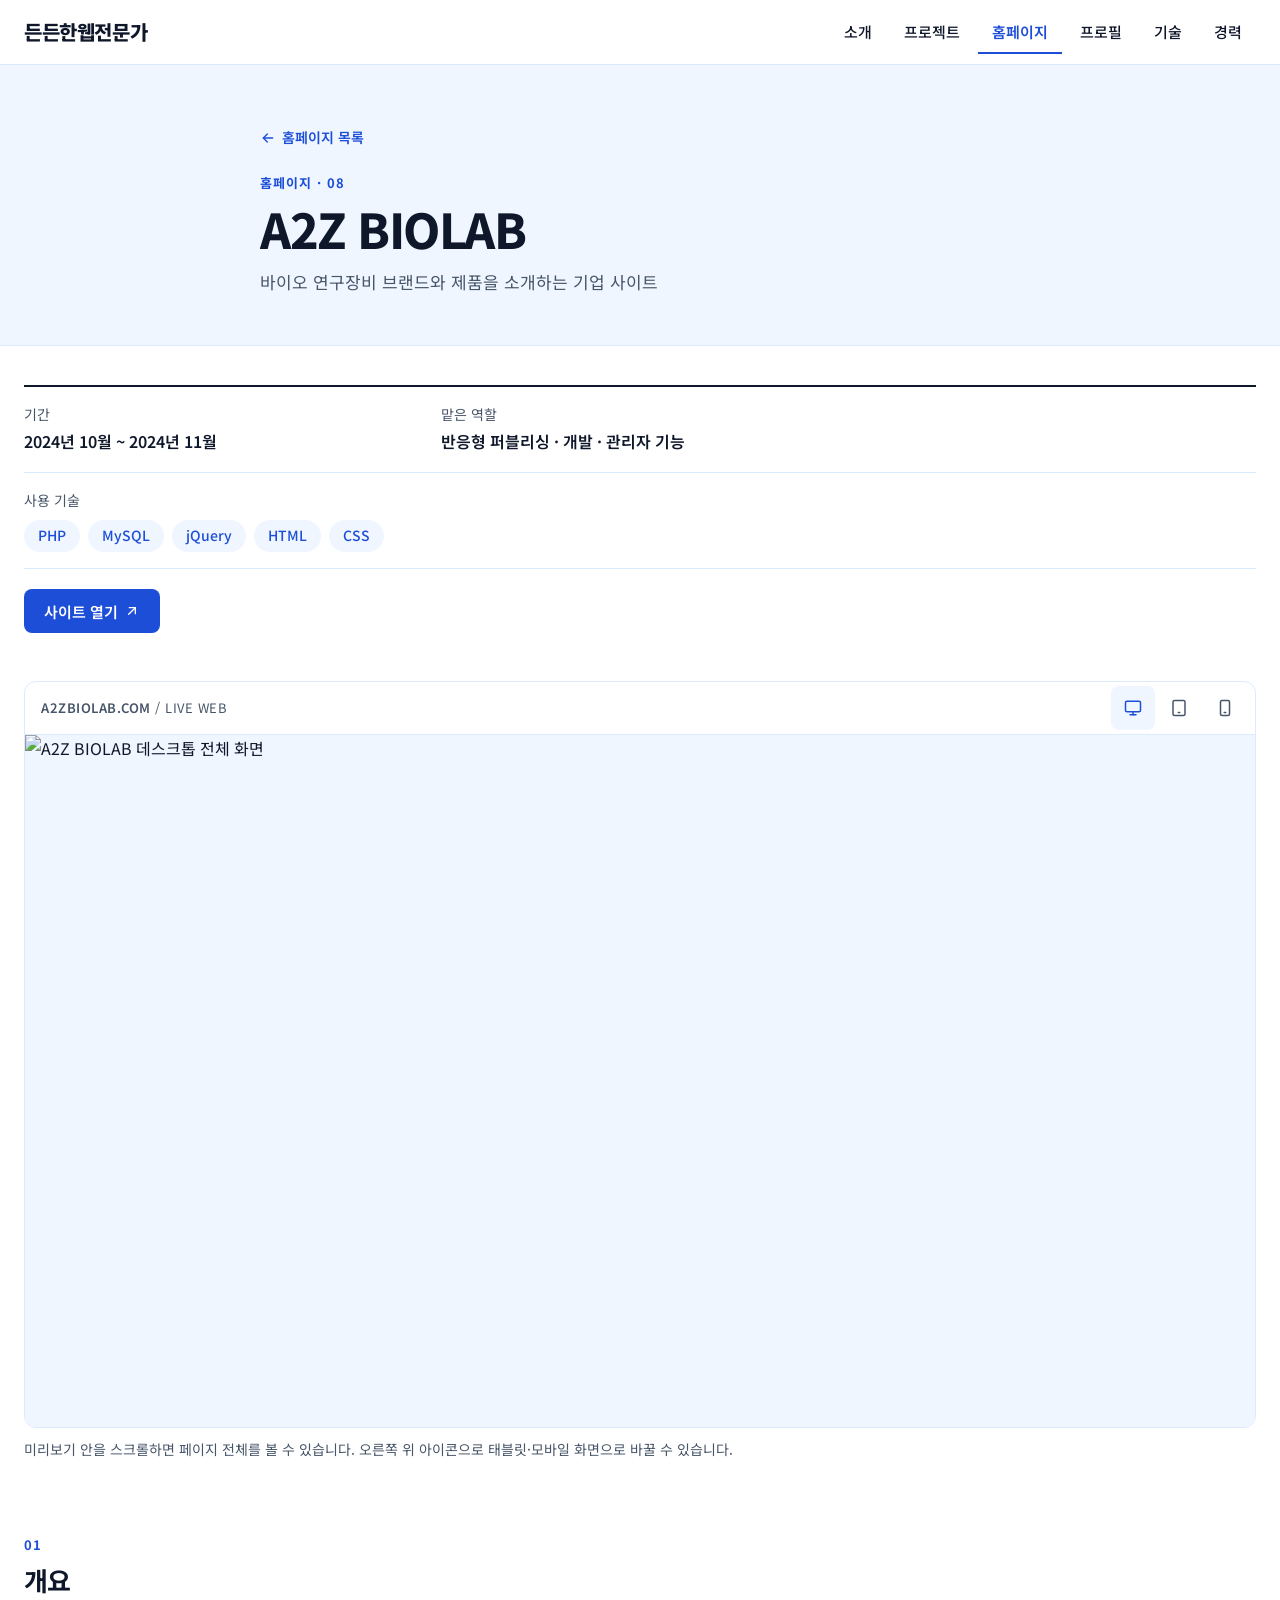
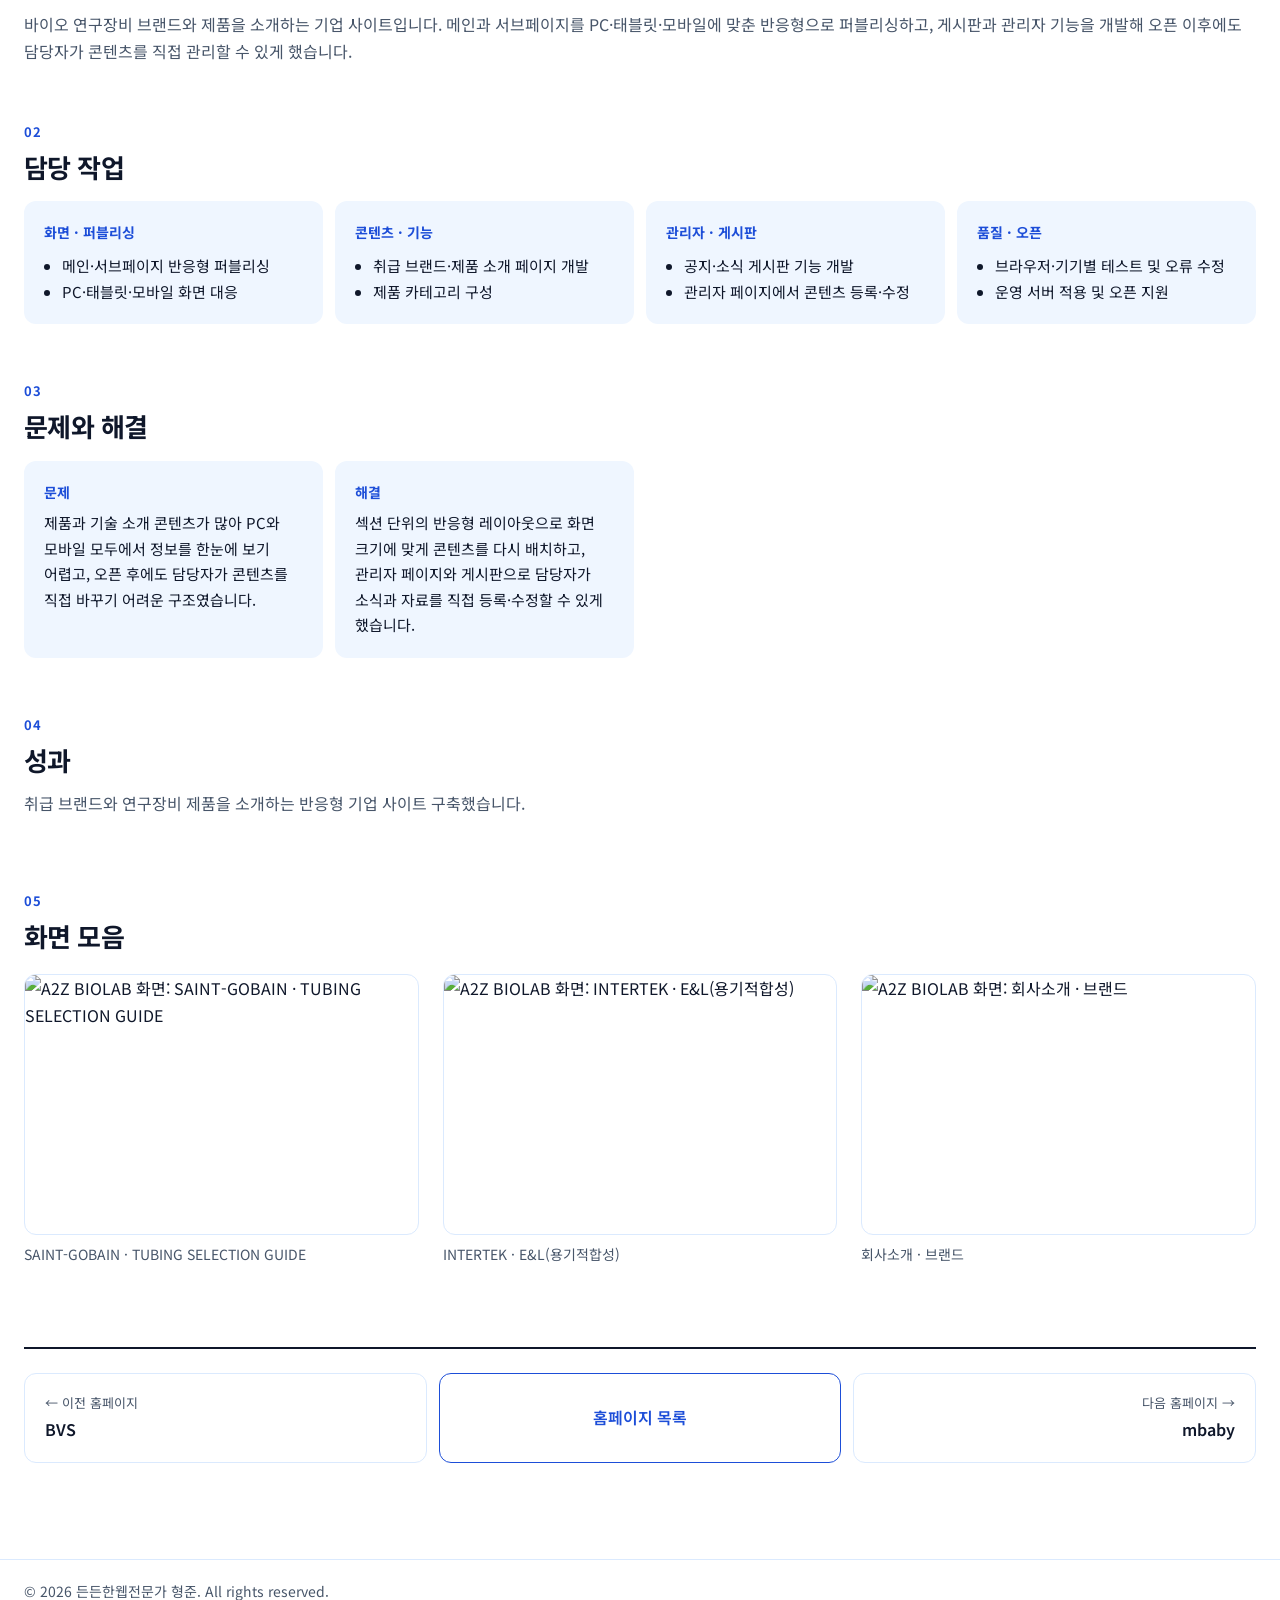
==== projects/a2z.html @ 1f77eca0 "Add files via upload" ====
<!doctype html>
<html lang="ko">
<head>
<meta charset="utf-8">
<meta name="viewport" content="width=device-width, initial-scale=1">
<title>A2Z BIOLAB · 든든한웹전문가 형준</title>
<meta name="description" content="바이오 연구장비 브랜드와 제품을 소개하는 기업 사이트">
<link rel="preconnect" href="https://fonts.googleapis.com">
<link rel="preconnect" href="https://fonts.gstatic.com" crossorigin>
<link rel="stylesheet" href="https://fonts.googleapis.com/css2?family=Noto+Sans+KR:wght@400;500;600;700;800&amp;display=swap">
<link rel="stylesheet" href="../css/style.css">
</head>
<body>
<div class="pf" style="background:#FFFFFF;color:#0F172A;font-size:16px;line-height:1.7">

<header data-header style="position:sticky;top:0;z-index:30;background:#FFFFFF;border-bottom:1px solid #DBEAFE">
  <div style="max-width:1280px;margin:0 auto;padding:0 clamp(16px,3vw,24px);height:clamp(60px,5vw,72px);display:flex;align-items:center;justify-content:space-between;gap:16px">
    <a href="../index.html" aria-label="든든한웹전문가, 메인으로" style="display:inline-flex;align-items:center;min-height:44px;text-decoration:none;color:#0F172A">
      <span style="font-weight:800;font-size:20px;letter-spacing:-0.02em">든든한웹전문가</span>
    </a>
    <span class="show-desk">
      <nav aria-label="주 메뉴">
        <ul style="display:flex;align-items:center;gap:4px;list-style:none;margin:0;padding:0">
          <li><a href="../index.html#about" class="pf-nav__link" style="display:inline-flex;align-items:center;min-height:44px;padding:0 14px;font-size:15px;font-weight:500;color:#0F172A;text-decoration:none">소개</a></li>
          <li><a href="../index.html#projects" class="pf-nav__link" style="display:inline-flex;align-items:center;min-height:44px;padding:0 14px;font-size:15px;font-weight:500;color:#0F172A;text-decoration:none">프로젝트</a></li>
          <li><a href="../index.html#all-projects" class="pf-nav__link" aria-current="page" style="display:inline-flex;align-items:center;min-height:44px;padding:0 14px;font-size:15px;font-weight:600;color:#1D4ED8;text-decoration:none;box-shadow:inset 0 -2px 0 #1D4ED8">홈페이지</a></li>
          <li><a href="../index.html#work" class="pf-nav__link" style="display:inline-flex;align-items:center;min-height:44px;padding:0 14px;font-size:15px;font-weight:500;color:#0F172A;text-decoration:none">프로필</a></li>
          <li><a href="../index.html#skills" class="pf-nav__link" style="display:inline-flex;align-items:center;min-height:44px;padding:0 14px;font-size:15px;font-weight:500;color:#0F172A;text-decoration:none">기술</a></li>
          <li><a href="../index.html#career" class="pf-nav__link" style="display:inline-flex;align-items:center;min-height:44px;padding:0 14px;font-size:15px;font-weight:500;color:#0F172A;text-decoration:none">경력</a></li>
        </ul>
      </nav>
    </span>
    <span class="show-mob">
      <button type="button" class="pf-icon-btn" aria-label="메뉴 열기" aria-expanded="false" data-action="menu" style="width:44px;height:44px;display:inline-flex;align-items:center;justify-content:center;border:1px solid #DBEAFE;border-radius:8px;background:#FFFFFF;color:#0F172A">
        <span class="mi-closed">
          <svg width="22" height="22" viewBox="0 0 24 24" fill="none" stroke="currentColor" stroke-width="2" stroke-linecap="round" aria-hidden="true"><path d="M4 7h16"></path><path d="M4 12h16"></path><path d="M4 17h16"></path></svg>
        </span>
        <span class="mi-open">
          <svg width="22" height="22" viewBox="0 0 24 24" fill="none" stroke="currentColor" stroke-width="2" stroke-linecap="round" aria-hidden="true"><path d="M6 6l12 12"></path><path d="M18 6L6 18"></path></svg>
        </span>
      </button>
    </span>
  </div>
  <div class="mob-menu">
    <nav aria-label="모바일 메뉴" style="border-top:1px solid #DBEAFE;background:#FFFFFF;padding:8px 16px 20px">
      <ul style="list-style:none;margin:0;padding:0;display:flex;flex-direction:column">
        <li><a href="../index.html#about" style="display:flex;align-items:center;min-height:52px;padding:0 4px;border-bottom:1px solid #DBEAFE;font-size:17px;font-weight:500;color:#0F172A;text-decoration:none">소개</a></li>
        <li><a href="../index.html#projects" style="display:flex;align-items:center;min-height:52px;padding:0 4px;border-bottom:1px solid #DBEAFE;font-size:17px;font-weight:500;color:#0F172A;text-decoration:none">프로젝트</a></li>
        <li><a href="../index.html#all-projects" aria-current="page" style="display:flex;align-items:center;min-height:52px;padding:0 4px;border-bottom:1px solid #DBEAFE;font-size:17px;font-weight:600;color:#1D4ED8;text-decoration:none">홈페이지</a></li>
        <li><a href="../index.html#work" style="display:flex;align-items:center;min-height:52px;padding:0 4px;border-bottom:1px solid #DBEAFE;font-size:17px;font-weight:500;color:#0F172A;text-decoration:none">프로필</a></li>
        <li><a href="../index.html#skills" style="display:flex;align-items:center;min-height:52px;padding:0 4px;border-bottom:1px solid #DBEAFE;font-size:17px;font-weight:500;color:#0F172A;text-decoration:none">기술</a></li>
        <li><a href="../index.html#career" style="display:flex;align-items:center;min-height:52px;padding:0 4px;font-size:17px;font-weight:500;color:#0F172A;text-decoration:none">경력</a></li>
      </ul>
    </nav>
  </div>
</header>

<main>
  <!-- 1. 머리 영역 -->
  <div style="background:#EFF6FF;border-bottom:1px solid #DBEAFE">
    <div style="max-width:808px;margin:0 auto;padding:clamp(32px,4vw,56px) clamp(16px,3vw,24px) clamp(32px,4vw,48px)">
      <a href="../index.html#all-projects" class="pf-link" style="display:inline-flex;align-items:center;gap:6px;min-height:44px;font-size:14px;font-weight:600;color:#1D4ED8;text-decoration:none">
        <svg width="16" height="16" viewBox="0 0 24 24" fill="none" stroke="currentColor" stroke-width="2" stroke-linecap="round" stroke-linejoin="round" aria-hidden="true"><path d="M19 12H5"></path><path d="M11 6l-6 6 6 6"></path></svg>홈페이지 목록</a>
      <p style="margin:12px 0 0;font-size:13px;font-weight:700;letter-spacing:.08em;color:#1D4ED8">홈페이지 · 08</p>
      <h1 style="margin:4px 0 0;font-size:clamp(32px,4vw,48px);font-weight:800;line-height:1.25;letter-spacing:-0.03em;white-space:nowrap;overflow:hidden;text-overflow:ellipsis" title="A2Z BIOLAB">A2Z BIOLAB</h1>
      <p style="margin:10px 0 0;font-size:17px;color:#475569">바이오 연구장비 브랜드와 제품을 소개하는 기업 사이트</p>
    </div>
  </div>

  <!-- 2. 요약 정보 -->
  <div style="max-width:1280px;margin:0 auto;padding:clamp(28px,3vw,40px) clamp(16px,3vw,24px) 0">
    <dl style="margin:0;display:flex;flex-wrap:wrap;gap:0;border-top:2px solid #0F172A">
      <div style="flex:1 1 220px;padding:16px 24px 16px 0;border-bottom:1px solid #DBEAFE"><dt style="font-size:14px;color:#475569">기간</dt><dd style="margin:2px 0 0;font-weight:600">2024년 10월 ~ 2024년 11월</dd></div>
      <div style="flex:2 1 420px;padding:16px 0;border-bottom:1px solid #DBEAFE"><dt style="font-size:14px;color:#475569">맡은 역할</dt><dd style="margin:2px 0 0;font-weight:600">반응형 퍼블리싱 · 개발 · 관리자 기능</dd></div>
      <div style="flex:1 1 100%;padding:16px 0;border-bottom:1px solid #DBEAFE"><dt style="font-size:14px;color:#475569">사용 기술</dt>
        <dd style="margin:8px 0 0"><ul style="list-style:none;margin:0;padding:0;display:flex;flex-wrap:wrap;gap:8px">
          <li style="display:inline-flex;align-items:center;height:32px;padding:0 14px;border-radius:999px;background:#EFF6FF;color:#1D4ED8;font-size:14px;font-weight:500">PHP</li>
          <li style="display:inline-flex;align-items:center;height:32px;padding:0 14px;border-radius:999px;background:#EFF6FF;color:#1D4ED8;font-size:14px;font-weight:500">MySQL</li>
          <li style="display:inline-flex;align-items:center;height:32px;padding:0 14px;border-radius:999px;background:#EFF6FF;color:#1D4ED8;font-size:14px;font-weight:500">jQuery</li>
          <li style="display:inline-flex;align-items:center;height:32px;padding:0 14px;border-radius:999px;background:#EFF6FF;color:#1D4ED8;font-size:14px;font-weight:500">HTML</li>
          <li style="display:inline-flex;align-items:center;height:32px;padding:0 14px;border-radius:999px;background:#EFF6FF;color:#1D4ED8;font-size:14px;font-weight:500">CSS</li>
        </ul></dd></div>
    </dl>
    <div style="display:flex;flex-wrap:wrap;gap:8px;margin-top:20px">
      <a href="https://a2zbiolab.com" target="_blank" rel="noopener" class="pf-btn--primary" style="display:inline-flex;align-items:center;gap:6px;min-height:44px;padding:0 20px;border-radius:8px;background:#1D4ED8;color:#FFFFFF;font-size:15px;font-weight:600;text-decoration:none">사이트 열기
        <svg width="16" height="16" viewBox="0 0 24 24" fill="none" stroke="currentColor" stroke-width="2" stroke-linecap="round" stroke-linejoin="round" aria-hidden="true"><path d="M7 17L17 7"></path><path d="M8 7h9v9"></path></svg></a>
    </div>
  </div>

  <!-- 3. 대표 화면 (PC·모바일 미리보기) -->
  <div style="max-width:1280px;margin:0 auto;padding:clamp(32px,4vw,48px) clamp(16px,3vw,24px) 0">
    <div data-device="desktop" style="border:1px solid #DBEAFE;border-radius:12px;overflow:hidden;background:#FFFFFF">
      <div style="display:flex;align-items:center;justify-content:space-between;gap:12px;padding:4px 8px 4px 16px;border-bottom:1px solid #DBEAFE">
        <span style="font-size:13px;font-weight:600;color:#475569;letter-spacing:.04em;white-space:nowrap;overflow:hidden;text-overflow:ellipsis">A2ZBIOLAB.COM <span style="font-weight:400">/ LIVE WEB</span></span>
        <div role="group" aria-label="미리보기 기기" style="display:flex;gap:2px">
          <span class="dv dv-desktop"><button type="button" aria-label="데스크톱 화면" aria-pressed="true" style="width:44px;height:44px;border:0;border-radius:8px;background:#EFF6FF;color:#1D4ED8;display:inline-flex;align-items:center;justify-content:center"><svg width="18" height="18" viewBox="0 0 24 24" fill="none" stroke="currentColor" stroke-width="2" stroke-linecap="round" stroke-linejoin="round" aria-hidden="true"><rect x="2" y="3" width="20" height="14" rx="2"></rect><path d="M8 21h8"></path><path d="M12 17v4"></path></svg></button></span>
          <span class="dv dvx-desktop"><button type="button" class="pf-icon-btn" aria-label="데스크톱 화면" aria-pressed="false" data-device-set="desktop" style="width:44px;height:44px;border:0;border-radius:8px;background:#FFFFFF;color:#475569;display:inline-flex;align-items:center;justify-content:center"><svg width="18" height="18" viewBox="0 0 24 24" fill="none" stroke="currentColor" stroke-width="2" stroke-linecap="round" stroke-linejoin="round" aria-hidden="true"><rect x="2" y="3" width="20" height="14" rx="2"></rect><path d="M8 21h8"></path><path d="M12 17v4"></path></svg></button></span>
          <span class="dv dv-tablet"><button type="button" aria-label="태블릿 화면" aria-pressed="true" style="width:44px;height:44px;border:0;border-radius:8px;background:#EFF6FF;color:#1D4ED8;display:inline-flex;align-items:center;justify-content:center"><svg width="18" height="18" viewBox="0 0 24 24" fill="none" stroke="currentColor" stroke-width="2" stroke-linecap="round" stroke-linejoin="round" aria-hidden="true"><rect x="4" y="2" width="16" height="20" rx="2"></rect><path d="M11 18h2"></path></svg></button></span>
          <span class="dv dvx-tablet"><button type="button" class="pf-icon-btn" aria-label="태블릿 화면" aria-pressed="false" data-device-set="tablet" style="width:44px;height:44px;border:0;border-radius:8px;background:#FFFFFF;color:#475569;display:inline-flex;align-items:center;justify-content:center"><svg width="18" height="18" viewBox="0 0 24 24" fill="none" stroke="currentColor" stroke-width="2" stroke-linecap="round" stroke-linejoin="round" aria-hidden="true"><rect x="4" y="2" width="16" height="20" rx="2"></rect><path d="M11 18h2"></path></svg></button></span>
          <span class="dv dv-mobile"><button type="button" aria-label="모바일 화면" aria-pressed="true" style="width:44px;height:44px;border:0;border-radius:8px;background:#EFF6FF;color:#1D4ED8;display:inline-flex;align-items:center;justify-content:center"><svg width="18" height="18" viewBox="0 0 24 24" fill="none" stroke="currentColor" stroke-width="2" stroke-linecap="round" stroke-linejoin="round" aria-hidden="true"><rect x="6" y="2" width="12" height="20" rx="2"></rect><path d="M11 18h2"></path></svg></button></span>
          <span class="dv dvx-mobile"><button type="button" class="pf-icon-btn" aria-label="모바일 화면" aria-pressed="false" data-device-set="mobile" style="width:44px;height:44px;border:0;border-radius:8px;background:#FFFFFF;color:#475569;display:inline-flex;align-items:center;justify-content:center"><svg width="18" height="18" viewBox="0 0 24 24" fill="none" stroke="currentColor" stroke-width="2" stroke-linecap="round" stroke-linejoin="round" aria-hidden="true"><rect x="6" y="2" width="12" height="20" rx="2"></rect><path d="M11 18h2"></path></svg></button></span>
        </div>
      </div>
      <span class="dv dv-desktop">
        <div tabindex="0" aria-label="A2Z BIOLAB 데스크톱 화면, 스크롤 가능" style="aspect-ratio:16/9;height:auto;overflow-y:auto;background:#EFF6FF"><img src="../images/a2z-pc.webp" alt="A2Z BIOLAB 데스크톱 전체 화면" style="display:block;width:100%"></div>
      </span>
      <span class="dv dv-tablet">
        <div style="background:#EFF6FF;display:flex;justify-content:center;padding:24px 16px"><div tabindex="0" aria-label="A2Z BIOLAB 태블릿 화면, 스크롤 가능" style="width:min(100%,500px);aspect-ratio:500/660;height:auto;border:10px solid #0F172A;border-radius:22px;overflow-y:auto;background:#FFFFFF"><img src="../images/a2z-tablet.webp" alt="A2Z BIOLAB 태블릿 전체 화면" style="display:block;width:100%"></div></div>
      </span>
      <span class="dv dv-mobile">
        <div style="background:#EFF6FF;display:flex;justify-content:center;padding:24px 16px"><div tabindex="0" aria-label="A2Z BIOLAB 모바일 화면, 스크롤 가능" style="width:min(100%,300px);aspect-ratio:300/631;height:auto;border:8px solid #0F172A;border-radius:28px;overflow-y:auto;background:#FFFFFF"><img src="../images/a2z-mobile.webp" alt="A2Z BIOLAB 모바일 전체 화면" style="display:block;width:100%"></div></div>
      </span>
    </div>
    <p style="margin:10px 0 0;font-size:14px;color:#475569">미리보기 안을 스크롤하면 페이지 전체를 볼 수 있습니다. 오른쪽 위 아이콘으로 태블릿·모바일 화면으로 바꿀 수 있습니다.</p>
  </div>

  <!-- 4~7. 본문 -->
  <div style="max-width:1280px;margin:0 auto;padding:clamp(48px,6vw,72px) clamp(16px,3vw,24px) 0;display:flex;flex-direction:column;gap:clamp(40px,5vw,56px)">
    <section aria-labelledby="d-overview">
      <p style="margin:0 0 6px;font-size:13px;font-weight:700;letter-spacing:.08em;color:#1D4ED8">01</p>
      <h2 id="d-overview" style="margin:0;font-size:clamp(22px,2.2vw,26px);font-weight:700;line-height:1.4;letter-spacing:-0.02em">개요</h2>
      <p style="margin:12px 0 0;color:#475569">바이오 연구장비 브랜드와 제품을 소개하는 기업 사이트입니다. 메인과 서브페이지를 PC·태블릿·모바일에 맞춘 반응형으로 퍼블리싱하고, 게시판과 관리자 기능을 개발해 오픈 이후에도 담당자가 콘텐츠를 직접 관리할 수 있게 했습니다.</p>
    </section>
    <section aria-labelledby="d-work">
      <p style="margin:0 0 6px;font-size:13px;font-weight:700;letter-spacing:.08em;color:#1D4ED8">02</p>
      <h2 id="d-work" style="margin:0;font-size:clamp(22px,2.2vw,26px);font-weight:700;line-height:1.4;letter-spacing:-0.02em">담당 작업</h2>
      <div style="margin-top:16px;display:grid;grid-template-columns:repeat(auto-fill,minmax(240px,1fr));gap:12px">
        <div style="background:#EFF6FF;border-radius:12px;padding:20px">
          <p style="margin:0;font-size:14px;font-weight:700;color:#1D4ED8">화면 · 퍼블리싱</p>
          <ul style="margin:8px 0 0;padding-left:18px;font-size:15px;color:#0F172A;line-height:1.7">
            <li>메인·서브페이지 반응형 퍼블리싱</li>
            <li>PC·태블릿·모바일 화면 대응</li>
          </ul>
        </div>
        <div style="background:#EFF6FF;border-radius:12px;padding:20px">
          <p style="margin:0;font-size:14px;font-weight:700;color:#1D4ED8">콘텐츠 · 기능</p>
          <ul style="margin:8px 0 0;padding-left:18px;font-size:15px;color:#0F172A;line-height:1.7">
            <li>취급 브랜드·제품 소개 페이지 개발</li>
            <li>제품 카테고리 구성</li>
          </ul>
        </div>
        <div style="background:#EFF6FF;border-radius:12px;padding:20px">
          <p style="margin:0;font-size:14px;font-weight:700;color:#1D4ED8">관리자 · 게시판</p>
          <ul style="margin:8px 0 0;padding-left:18px;font-size:15px;color:#0F172A;line-height:1.7">
            <li>공지·소식 게시판 기능 개발</li>
            <li>관리자 페이지에서 콘텐츠 등록·수정</li>
          </ul>
        </div>
        <div style="background:#EFF6FF;border-radius:12px;padding:20px">
          <p style="margin:0;font-size:14px;font-weight:700;color:#1D4ED8">품질 · 오픈</p>
          <ul style="margin:8px 0 0;padding-left:18px;font-size:15px;color:#0F172A;line-height:1.7">
            <li>브라우저·기기별 테스트 및 오류 수정</li>
            <li>운영 서버 적용 및 오픈 지원</li>
          </ul>
        </div>
      </div>
    </section>
    <section aria-labelledby="d-problem">
      <p style="margin:0 0 6px;font-size:13px;font-weight:700;letter-spacing:.08em;color:#1D4ED8">03</p>
      <h2 id="d-problem" style="margin:0;font-size:clamp(22px,2.2vw,26px);font-weight:700;line-height:1.4;letter-spacing:-0.02em">문제와 해결</h2>
      <div style="margin-top:16px;display:grid;grid-template-columns:repeat(auto-fill,minmax(260px,1fr));gap:12px">
        <div style="background:#EFF6FF;border-radius:12px;padding:20px">
          <p style="margin:0;font-size:14px;font-weight:700;color:#1D4ED8">문제</p>
          <p style="margin:6px 0 0;font-size:15px;color:#0F172A">제품과 기술 소개 콘텐츠가 많아 PC와 모바일 모두에서 정보를 한눈에 보기 어렵고, 오픈 후에도 담당자가 콘텐츠를 직접 바꾸기 어려운 구조였습니다.</p>
        </div>
        <div style="background:#EFF6FF;border-radius:12px;padding:20px">
          <p style="margin:0;font-size:14px;font-weight:700;color:#1D4ED8">해결</p>
          <p style="margin:6px 0 0;font-size:15px;color:#0F172A">섹션 단위의 반응형 레이아웃으로 화면 크기에 맞게 콘텐츠를 다시 배치하고, 관리자 페이지와 게시판으로 담당자가 소식과 자료를 직접 등록·수정할 수 있게 했습니다.</p>
        </div>
      </div>
    </section>
    <section aria-labelledby="d-result">
      <p style="margin:0 0 6px;font-size:13px;font-weight:700;letter-spacing:.08em;color:#1D4ED8">04</p>
      <h2 id="d-result" style="margin:0;font-size:clamp(22px,2.2vw,26px);font-weight:700;line-height:1.4;letter-spacing:-0.02em">성과</h2>
      <p style="margin:12px 0 0;color:#475569">취급 브랜드와 연구장비 제품을 소개하는 반응형 기업 사이트 구축했습니다.</p>
    </section>
  </div>

  <!-- 8. 화면 모음 -->
  <section aria-labelledby="d-screens" style="max-width:1280px;margin:0 auto;padding:clamp(48px,6vw,72px) clamp(16px,3vw,24px) 0">
    <p style="margin:0 0 6px;font-size:13px;font-weight:700;letter-spacing:.08em;color:#1D4ED8">05</p>
    <h2 id="d-screens" style="margin:0 0 20px;font-size:clamp(22px,2.2vw,26px);font-weight:700;line-height:1.4;letter-spacing:-0.02em">화면 모음</h2>
    <ul style="list-style:none;margin:0;padding:0;display:grid;grid-template-columns:repeat(auto-fill,minmax(320px,1fr));gap:24px;align-items:start">
      <li><figure style="margin:0"><img src="../images/a2z-screen-1.webp" alt="A2Z BIOLAB 화면: SAINT-GOBAIN · TUBING SELECTION GUIDE" loading="lazy" style="display:block;width:100%;aspect-ratio:1779/1178;object-fit:cover;object-position:top;border:1px solid #DBEAFE;border-radius:12px"><figcaption style="margin-top:8px;font-size:14px;color:#475569">SAINT-GOBAIN · TUBING SELECTION GUIDE</figcaption></figure></li>
      <li><figure style="margin:0"><img src="../images/a2z-screen-2.webp" alt="A2Z BIOLAB 화면: INTERTEK · E&amp;L(용기적합성)" loading="lazy" style="display:block;width:100%;aspect-ratio:1779/1178;object-fit:cover;object-position:top;border:1px solid #DBEAFE;border-radius:12px"><figcaption style="margin-top:8px;font-size:14px;color:#475569">INTERTEK · E&amp;L(용기적합성)</figcaption></figure></li>
      <li><figure style="margin:0"><img src="../images/a2z-screen-3.webp" alt="A2Z BIOLAB 화면: 회사소개 · 브랜드" loading="lazy" style="display:block;width:100%;aspect-ratio:1779/1178;object-fit:cover;object-position:top;border:1px solid #DBEAFE;border-radius:12px"><figcaption style="margin-top:8px;font-size:14px;color:#475569">회사소개 · 브랜드</figcaption></figure></li>
    </ul>
  </section>

  <!-- 9. 하단 이동 -->
  <nav aria-label="다른 프로젝트" style="max-width:1280px;margin:0 auto;padding:clamp(56px,7vw,80px) clamp(16px,3vw,24px) clamp(64px,8vw,96px)">
    <div style="display:grid;grid-template-columns:repeat(auto-fit,minmax(240px,1fr));gap:12px;border-top:2px solid #0F172A;padding-top:24px">
      <a href="bvs.html" class="pf-card" style="display:flex;flex-direction:column;gap:2px;padding:18px 20px;border:1px solid #DBEAFE;border-radius:12px;text-decoration:none;color:#0F172A;min-width:0">
        <span style="font-size:13px;color:#475569">← 이전 홈페이지</span><span style="max-width:100%;font-weight:600;white-space:nowrap;overflow:hidden;text-overflow:ellipsis">BVS</span></a>
      <a href="../index.html#all-projects" class="pf-btn--secondary" style="display:flex;align-items:center;justify-content:center;gap:6px;padding:18px 20px;border:1px solid #1D4ED8;border-radius:12px;text-decoration:none;color:#1D4ED8;font-weight:600;background:#FFFFFF">홈페이지 목록</a>
      <a href="tinylove.html" class="pf-card" style="display:flex;flex-direction:column;align-items:flex-end;gap:2px;padding:18px 20px;border:1px solid #DBEAFE;border-radius:12px;text-decoration:none;color:#0F172A;text-align:right;min-width:0">
        <span style="font-size:13px;color:#475569">다음 홈페이지 →</span><span style="max-width:100%;font-weight:600;white-space:nowrap;overflow:hidden;text-overflow:ellipsis">mbaby</span></a>
    </div>
  </nav>
</main>

<footer style="border-top:1px solid #DBEAFE;background:#FFFFFF">
  <div style="max-width:1280px;margin:0 auto;padding:20px clamp(16px,3vw,24px);display:flex;flex-wrap:wrap;align-items:center;justify-content:space-between;gap:8px;font-size:14px;color:#475569">
    <p style="margin:0">© 2026 든든한웹전문가 형준. All rights reserved.</p>
  </div>
</footer>
</div>
<script src="../js/main.js"></script>
</body>
</html>
---- css/style.css ----
/* =========================================================
   든든한웹전문가 형준 포트폴리오 — 공통 스타일
   화면 기준: 모바일 < 768px ≤ 태블릿 < 1024px ≤ PC
   ========================================================= */
html{scroll-behavior:smooth}
body{margin:0;background:#FFFFFF}
a{color:#1D4ED8}a:hover{color:#1E40AF}
img{max-width:100%}
.pf,.pf *{box-sizing:border-box}
.pf{font-family:"Pretendard","Noto Sans KR",-apple-system,BlinkMacSystemFont,"Segoe UI","Malgun Gothic",sans-serif;word-break:keep-all;-webkit-font-smoothing:antialiased}
.pf a,.pf button{transition:background-color .18s ease,color .18s ease,border-color .18s ease,box-shadow .18s ease}
.pf button{font-family:inherit;cursor:pointer}
.pf :focus-visible{outline:2px solid #1D4ED8;outline-offset:2px}
.pf .pf-on-blue :focus-visible{outline-color:#FFFFFF}

/* hover */
.pf-btn--primary:hover{background:#1E40AF !important}
.pf-btn--secondary:hover,.pf-btn--white:hover,.pf-icon-btn:hover{background:#EFF6FF !important}
.pf-nav__link:hover{color:#1D4ED8 !important}
.pf-link:hover{color:#1E40AF !important}
.pf-link-white:hover{color:#DBEAFE !important}
.pf-card:hover{box-shadow:0 8px 24px rgba(15,23,42,.08)}
.pf-top-btn:hover{background:#1D4ED8 !important;color:#FFFFFF !important}
.pf-list__item:hover{background:#EFF6FF !important}
.pf-chip:hover{border-color:#1D4ED8 !important}
@media (prefers-reduced-motion:reduce){html{scroll-behavior:auto}.pf *{transition:none !important}}

/* ---------- 화면 폭에 따라 보이기/숨기기 ---------- */
.show-desk,.show-wide{display:contents}
.show-mob,.show-narrow{display:none}
@media (max-width:1023.98px){.show-wide{display:none}.show-narrow{display:contents}}
@media (max-width:767.98px){.show-desk{display:none}.show-mob{display:contents}}

/* ---------- 모바일 메뉴 ---------- */
.mi-closed{display:contents}.mi-open{display:none}
.menu-open .mi-closed{display:none}.menu-open .mi-open{display:contents}
.mob-menu{display:none}
@media (max-width:767.98px){.menu-open .mob-menu{display:block}}

/* ---------- 선택 상태(메뉴 활성, 프로젝트 선택) ---------- */
.sw-off{display:contents}.sw-on{display:none}
.is-on>.sw-on{display:contents}.is-on>.sw-off{display:none}

/* ---------- 슬라이드 / 프로젝트 패널 ---------- */
.slide{display:none}.slide.is-cur{display:block}
.panel{display:none}.panel.is-cur{display:block}

/* ---------- PC·태블릿·모바일 미리보기 ---------- */
.dv{display:contents}
[data-device]:not([data-device="desktop"]) .dv-desktop,
[data-device]:not([data-device="tablet"]) .dv-tablet,
[data-device]:not([data-device="mobile"]) .dv-mobile,
[data-device="desktop"] .dvx-desktop,
[data-device="tablet"] .dvx-tablet,
[data-device="mobile"] .dvx-mobile{display:none}
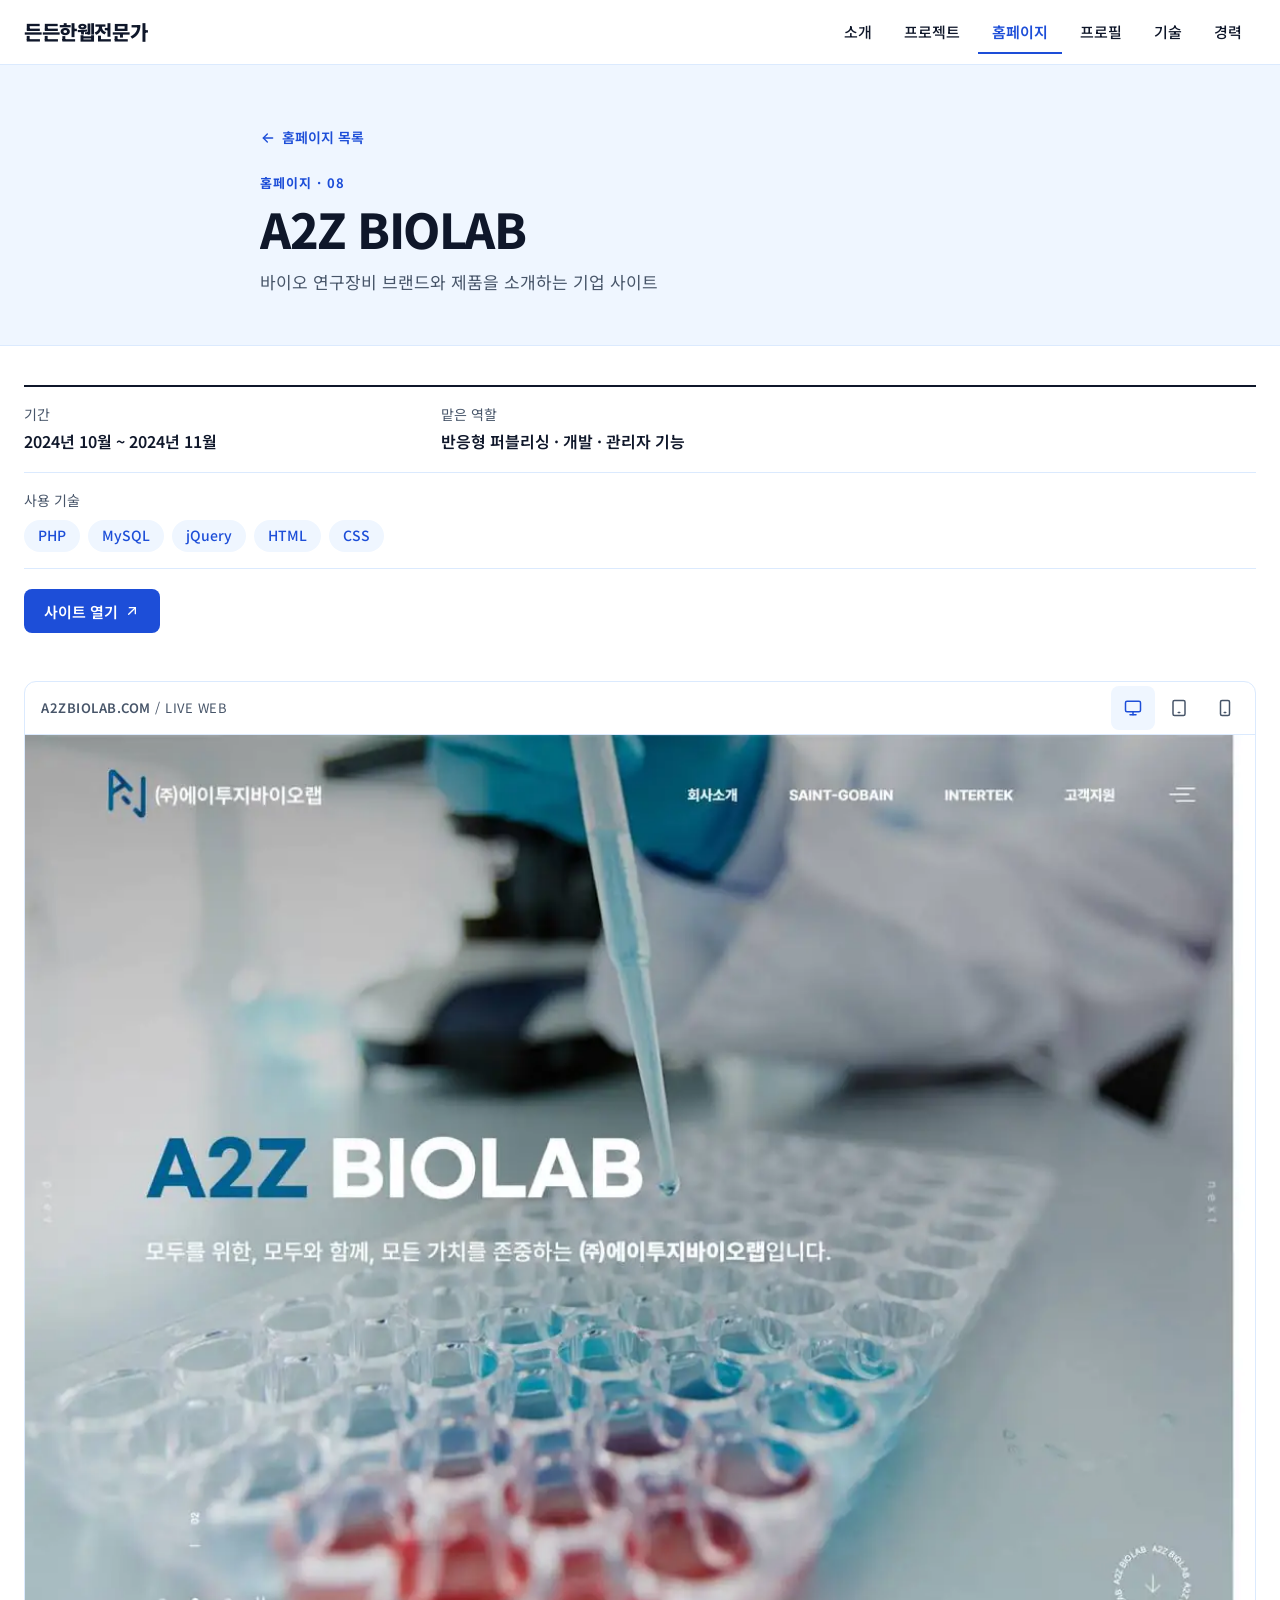
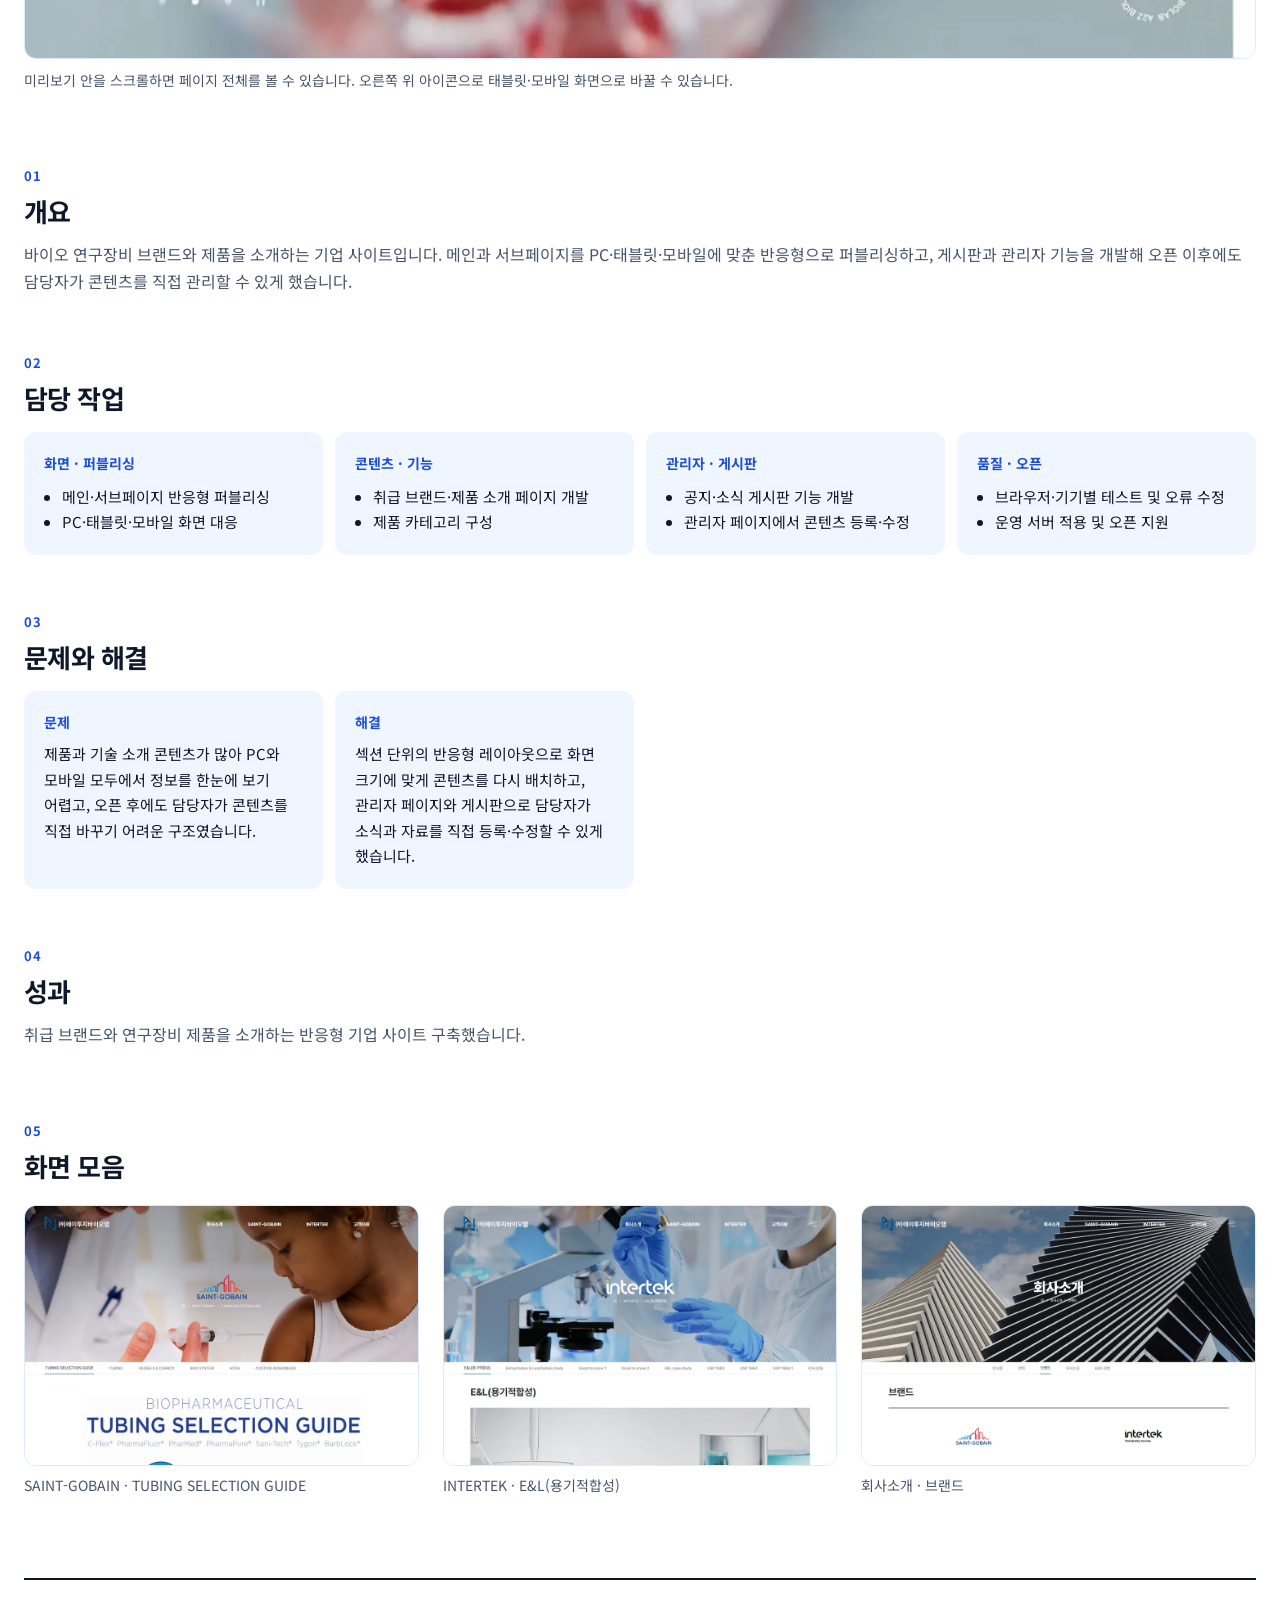
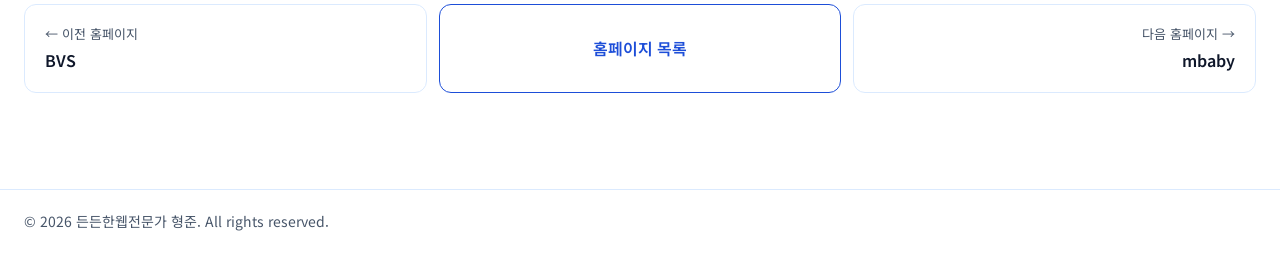
==== commit 53701e72: "PC 미리보기 4:3" ====
--- a/projects/a2z.html
+++ b/projects/a2z.html
@@ -102,7 +102,7 @@
         </div>
       </div>
       <span class="dv dv-desktop">
-        <div tabindex="0" aria-label="A2Z BIOLAB 데스크톱 화면, 스크롤 가능" style="aspect-ratio:16/9;height:auto;overflow-y:auto;background:#EFF6FF"><img src="../images/a2z-pc.webp" alt="A2Z BIOLAB 데스크톱 전체 화면" style="display:block;width:100%"></div>
+        <div tabindex="0" aria-label="A2Z BIOLAB 데스크톱 화면, 스크롤 가능" style="aspect-ratio:4/3;height:auto;overflow-y:auto;background:#EFF6FF"><img src="../images/a2z-pc.webp" alt="A2Z BIOLAB 데스크톱 전체 화면" style="display:block;width:100%"></div>
       </span>
       <span class="dv dv-tablet">
         <div style="background:#EFF6FF;display:flex;justify-content:center;padding:24px 16px"><div tabindex="0" aria-label="A2Z BIOLAB 태블릿 화면, 스크롤 가능" style="width:min(100%,500px);aspect-ratio:500/660;height:auto;border:10px solid #0F172A;border-radius:22px;overflow-y:auto;background:#FFFFFF"><img src="../images/a2z-tablet.webp" alt="A2Z BIOLAB 태블릿 전체 화면" style="display:block;width:100%"></div></div>
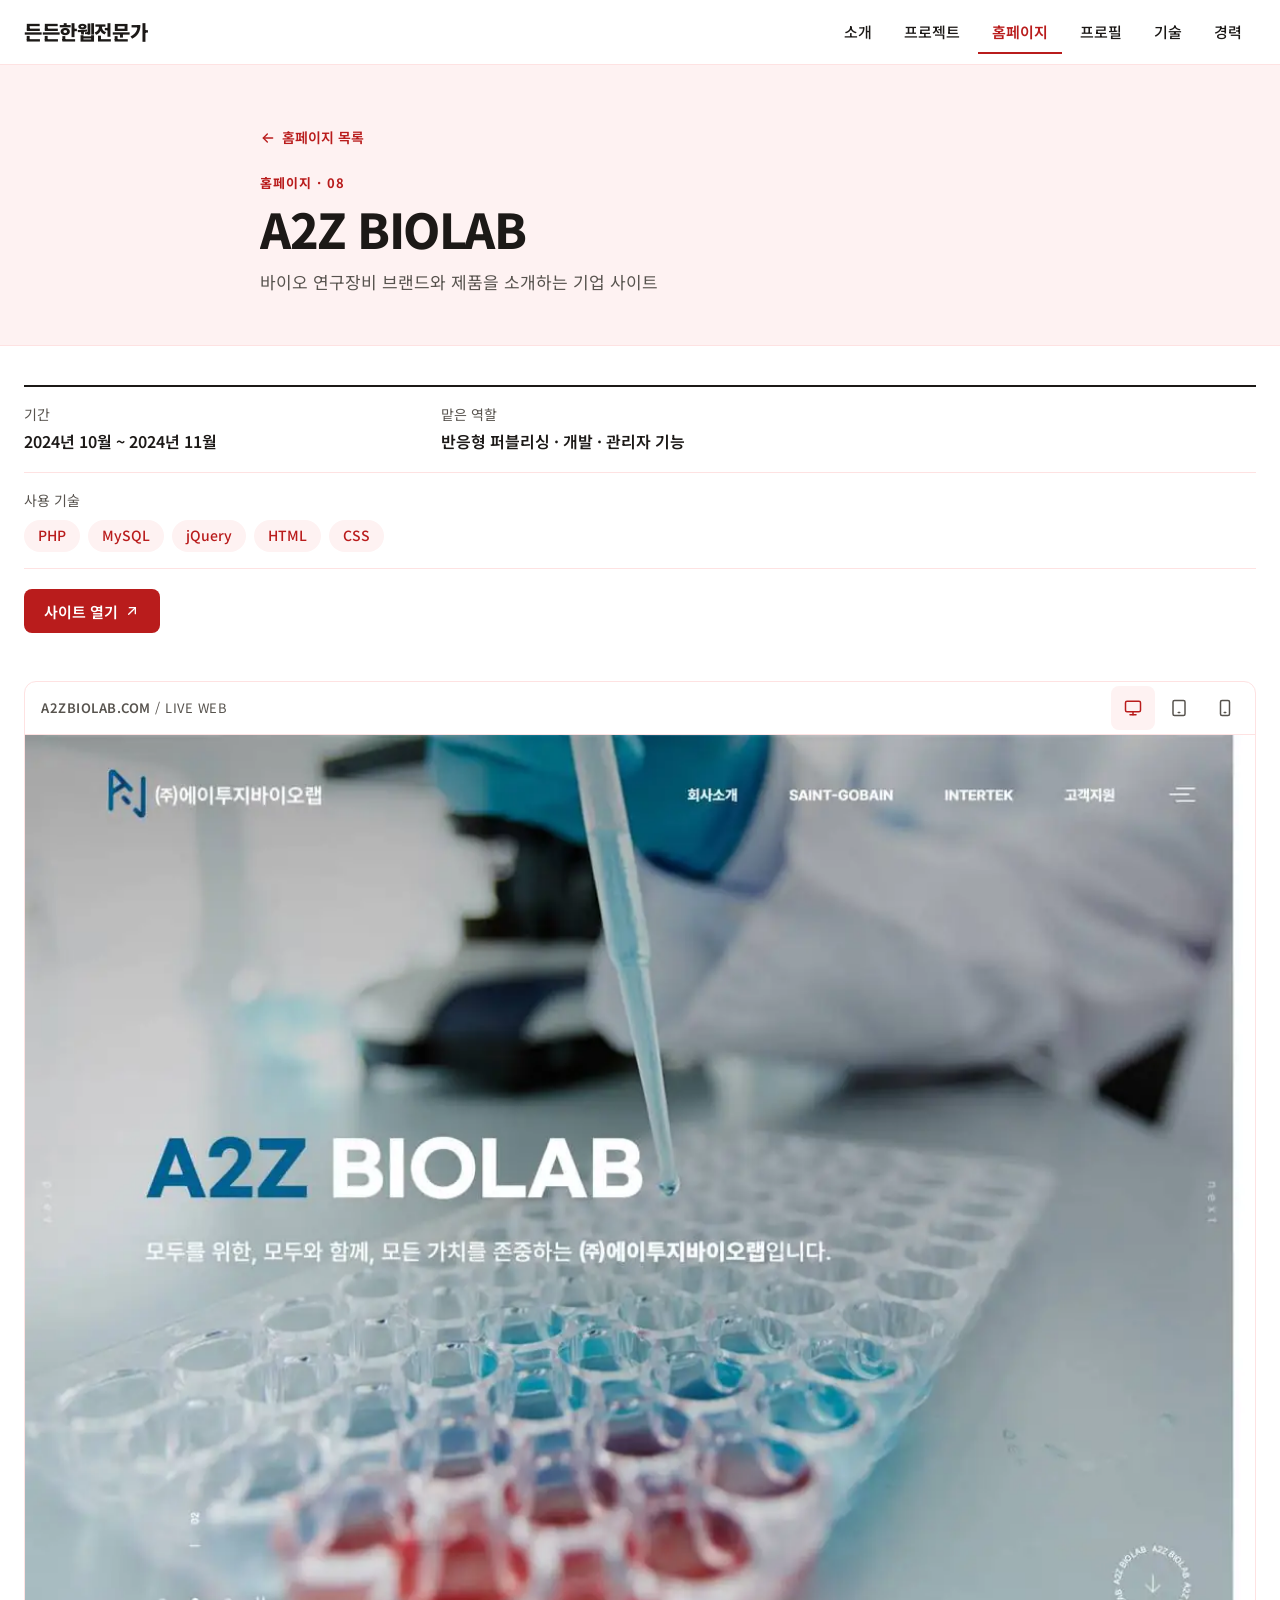
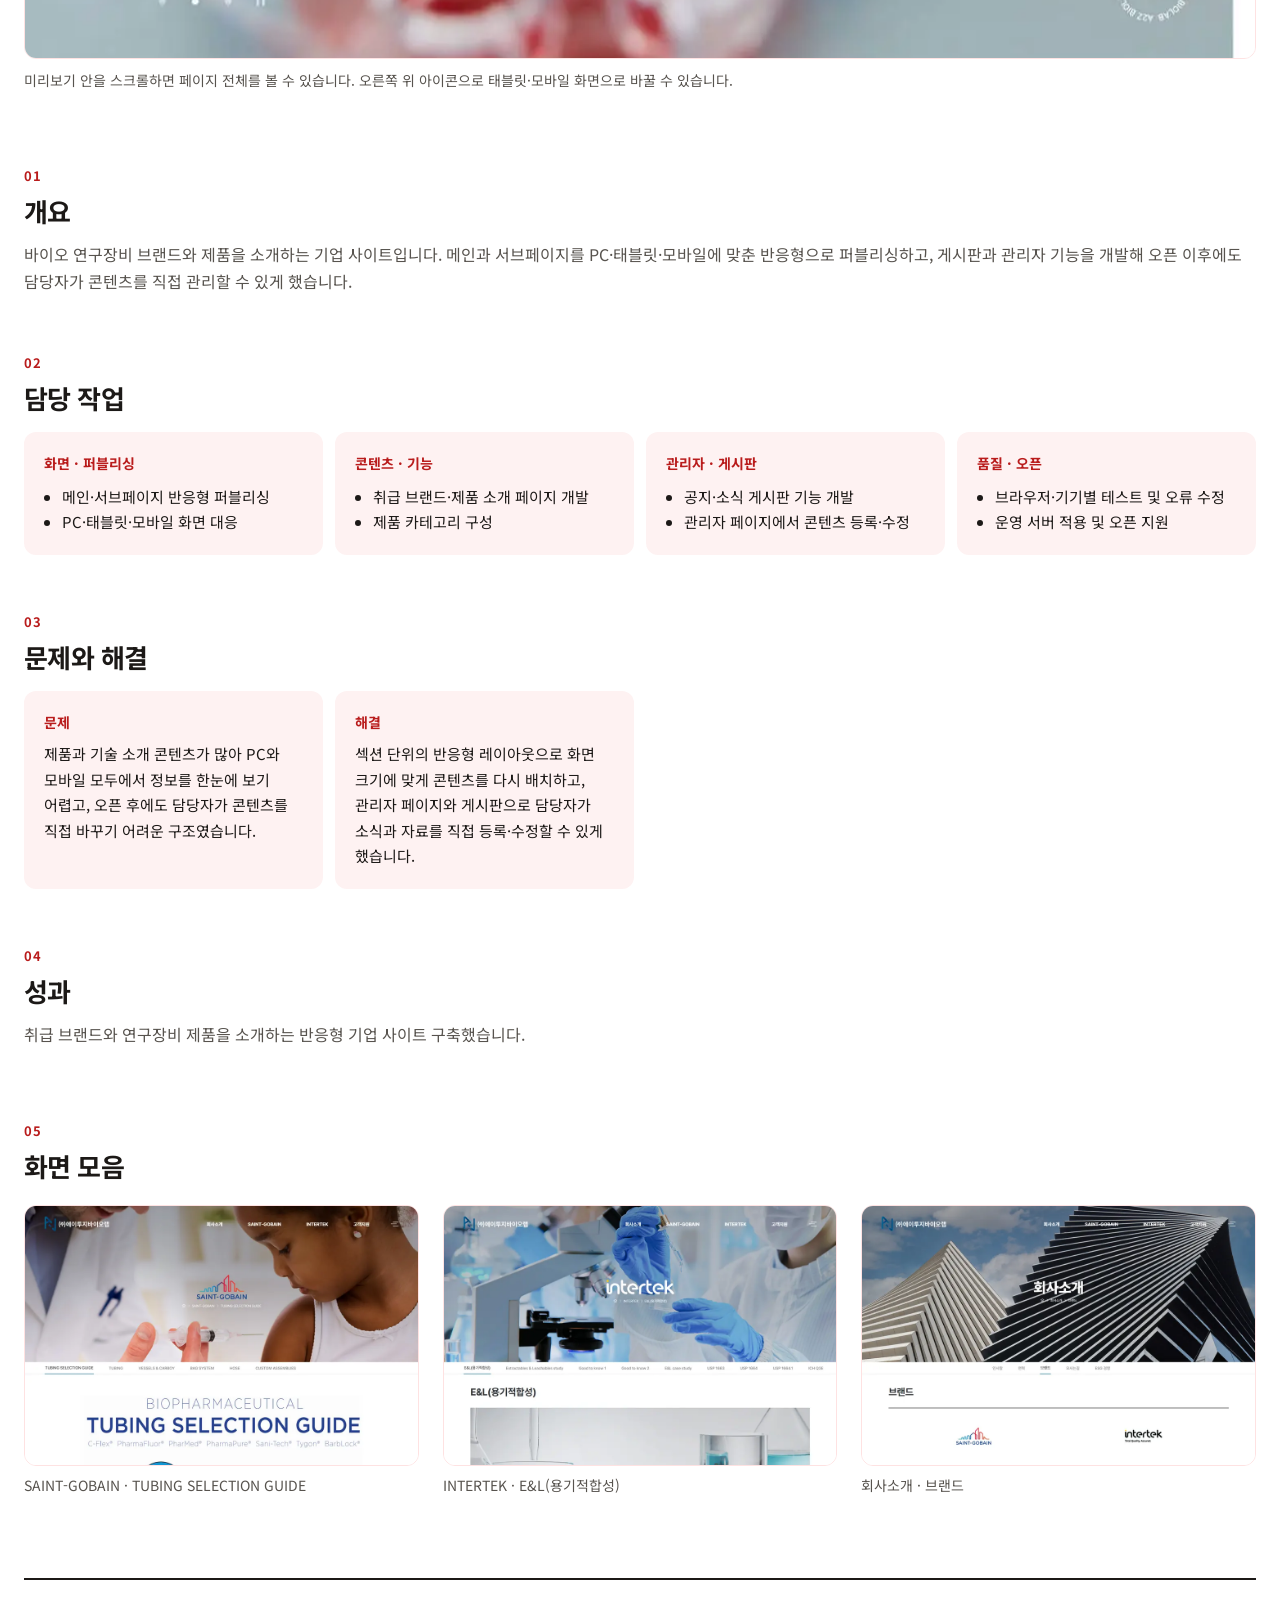
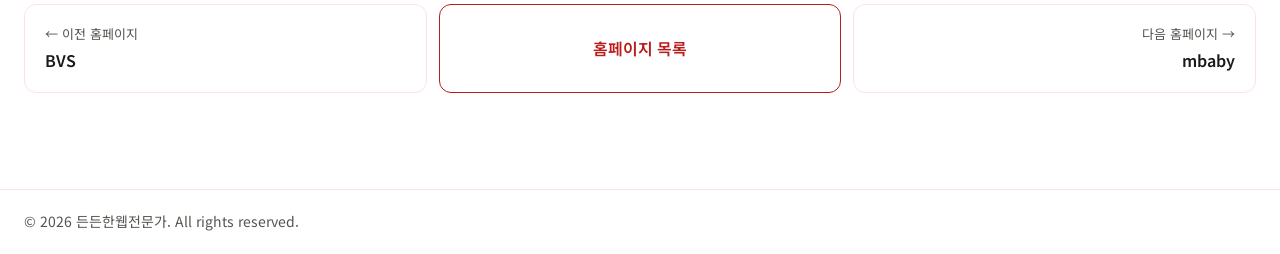
==== commit 40e90244: "261112 배경색상 레드톤 변경" ====
--- a/projects/a2z.html
+++ b/projects/a2z.html
@@ -3,7 +3,7 @@
 <head>
 <meta charset="utf-8">
 <meta name="viewport" content="width=device-width, initial-scale=1">
-<title>A2Z BIOLAB · 든든한웹전문가 형준</title>
+<title>A2Z BIOLAB · 든든한웹전문가</title>
 <meta name="description" content="바이오 연구장비 브랜드와 제품을 소개하는 기업 사이트">
 <link rel="preconnect" href="https://fonts.googleapis.com">
 <link rel="preconnect" href="https://fonts.gstatic.com" crossorigin>
@@ -11,27 +11,27 @@
 <link rel="stylesheet" href="../css/style.css">
 </head>
 <body>
-<div class="pf" style="background:#FFFFFF;color:#0F172A;font-size:16px;line-height:1.7">
-
-<header data-header style="position:sticky;top:0;z-index:30;background:#FFFFFF;border-bottom:1px solid #DBEAFE">
+<div class="pf" style="background:#FFFFFF;color:#1C1917;font-size:16px;line-height:1.7">
+
+<header data-header style="position:sticky;top:0;z-index:30;background:#FFFFFF;border-bottom:1px solid #FEE2E2">
   <div style="max-width:1280px;margin:0 auto;padding:0 clamp(16px,3vw,24px);height:clamp(60px,5vw,72px);display:flex;align-items:center;justify-content:space-between;gap:16px">
-    <a href="../index.html" aria-label="든든한웹전문가, 메인으로" style="display:inline-flex;align-items:center;min-height:44px;text-decoration:none;color:#0F172A">
+    <a href="../index.html" aria-label="든든한웹전문가, 메인으로" style="display:inline-flex;align-items:center;min-height:44px;text-decoration:none;color:#1C1917">
       <span style="font-weight:800;font-size:20px;letter-spacing:-0.02em">든든한웹전문가</span>
     </a>
     <span class="show-desk">
       <nav aria-label="주 메뉴">
         <ul style="display:flex;align-items:center;gap:4px;list-style:none;margin:0;padding:0">
-          <li><a href="../index.html#about" class="pf-nav__link" style="display:inline-flex;align-items:center;min-height:44px;padding:0 14px;font-size:15px;font-weight:500;color:#0F172A;text-decoration:none">소개</a></li>
-          <li><a href="../index.html#projects" class="pf-nav__link" style="display:inline-flex;align-items:center;min-height:44px;padding:0 14px;font-size:15px;font-weight:500;color:#0F172A;text-decoration:none">프로젝트</a></li>
-          <li><a href="../index.html#all-projects" class="pf-nav__link" aria-current="page" style="display:inline-flex;align-items:center;min-height:44px;padding:0 14px;font-size:15px;font-weight:600;color:#1D4ED8;text-decoration:none;box-shadow:inset 0 -2px 0 #1D4ED8">홈페이지</a></li>
-          <li><a href="../index.html#work" class="pf-nav__link" style="display:inline-flex;align-items:center;min-height:44px;padding:0 14px;font-size:15px;font-weight:500;color:#0F172A;text-decoration:none">프로필</a></li>
-          <li><a href="../index.html#skills" class="pf-nav__link" style="display:inline-flex;align-items:center;min-height:44px;padding:0 14px;font-size:15px;font-weight:500;color:#0F172A;text-decoration:none">기술</a></li>
-          <li><a href="../index.html#career" class="pf-nav__link" style="display:inline-flex;align-items:center;min-height:44px;padding:0 14px;font-size:15px;font-weight:500;color:#0F172A;text-decoration:none">경력</a></li>
+          <li><a href="../index.html#about" class="pf-nav__link" style="display:inline-flex;align-items:center;min-height:44px;padding:0 14px;font-size:15px;font-weight:500;color:#1C1917;text-decoration:none">소개</a></li>
+          <li><a href="../index.html#projects" class="pf-nav__link" style="display:inline-flex;align-items:center;min-height:44px;padding:0 14px;font-size:15px;font-weight:500;color:#1C1917;text-decoration:none">프로젝트</a></li>
+          <li><a href="../index.html#all-projects" class="pf-nav__link" aria-current="page" style="display:inline-flex;align-items:center;min-height:44px;padding:0 14px;font-size:15px;font-weight:600;color:#B91C1C;text-decoration:none;box-shadow:inset 0 -2px 0 #B91C1C">홈페이지</a></li>
+          <li><a href="../index.html#work" class="pf-nav__link" style="display:inline-flex;align-items:center;min-height:44px;padding:0 14px;font-size:15px;font-weight:500;color:#1C1917;text-decoration:none">프로필</a></li>
+          <li><a href="../index.html#skills" class="pf-nav__link" style="display:inline-flex;align-items:center;min-height:44px;padding:0 14px;font-size:15px;font-weight:500;color:#1C1917;text-decoration:none">기술</a></li>
+          <li><a href="../index.html#career" class="pf-nav__link" style="display:inline-flex;align-items:center;min-height:44px;padding:0 14px;font-size:15px;font-weight:500;color:#1C1917;text-decoration:none">경력</a></li>
         </ul>
       </nav>
     </span>
     <span class="show-mob">
-      <button type="button" class="pf-icon-btn" aria-label="메뉴 열기" aria-expanded="false" data-action="menu" style="width:44px;height:44px;display:inline-flex;align-items:center;justify-content:center;border:1px solid #DBEAFE;border-radius:8px;background:#FFFFFF;color:#0F172A">
+      <button type="button" class="pf-icon-btn" aria-label="메뉴 열기" aria-expanded="false" data-action="menu" style="width:44px;height:44px;display:inline-flex;align-items:center;justify-content:center;border:1px solid #FEE2E2;border-radius:8px;background:#FFFFFF;color:#1C1917">
         <span class="mi-closed">
           <svg width="22" height="22" viewBox="0 0 24 24" fill="none" stroke="currentColor" stroke-width="2" stroke-linecap="round" aria-hidden="true"><path d="M4 7h16"></path><path d="M4 12h16"></path><path d="M4 17h16"></path></svg>
         </span>
@@ -42,14 +42,14 @@
     </span>
   </div>
   <div class="mob-menu">
-    <nav aria-label="모바일 메뉴" style="border-top:1px solid #DBEAFE;background:#FFFFFF;padding:8px 16px 20px">
+    <nav aria-label="모바일 메뉴" style="border-top:1px solid #FEE2E2;background:#FFFFFF;padding:8px 16px 20px">
       <ul style="list-style:none;margin:0;padding:0;display:flex;flex-direction:column">
-        <li><a href="../index.html#about" style="display:flex;align-items:center;min-height:52px;padding:0 4px;border-bottom:1px solid #DBEAFE;font-size:17px;font-weight:500;color:#0F172A;text-decoration:none">소개</a></li>
-        <li><a href="../index.html#projects" style="display:flex;align-items:center;min-height:52px;padding:0 4px;border-bottom:1px solid #DBEAFE;font-size:17px;font-weight:500;color:#0F172A;text-decoration:none">프로젝트</a></li>
-        <li><a href="../index.html#all-projects" aria-current="page" style="display:flex;align-items:center;min-height:52px;padding:0 4px;border-bottom:1px solid #DBEAFE;font-size:17px;font-weight:600;color:#1D4ED8;text-decoration:none">홈페이지</a></li>
-        <li><a href="../index.html#work" style="display:flex;align-items:center;min-height:52px;padding:0 4px;border-bottom:1px solid #DBEAFE;font-size:17px;font-weight:500;color:#0F172A;text-decoration:none">프로필</a></li>
-        <li><a href="../index.html#skills" style="display:flex;align-items:center;min-height:52px;padding:0 4px;border-bottom:1px solid #DBEAFE;font-size:17px;font-weight:500;color:#0F172A;text-decoration:none">기술</a></li>
-        <li><a href="../index.html#career" style="display:flex;align-items:center;min-height:52px;padding:0 4px;font-size:17px;font-weight:500;color:#0F172A;text-decoration:none">경력</a></li>
+        <li><a href="../index.html#about" style="display:flex;align-items:center;min-height:52px;padding:0 4px;border-bottom:1px solid #FEE2E2;font-size:17px;font-weight:500;color:#1C1917;text-decoration:none">소개</a></li>
+        <li><a href="../index.html#projects" style="display:flex;align-items:center;min-height:52px;padding:0 4px;border-bottom:1px solid #FEE2E2;font-size:17px;font-weight:500;color:#1C1917;text-decoration:none">프로젝트</a></li>
+        <li><a href="../index.html#all-projects" aria-current="page" style="display:flex;align-items:center;min-height:52px;padding:0 4px;border-bottom:1px solid #FEE2E2;font-size:17px;font-weight:600;color:#B91C1C;text-decoration:none">홈페이지</a></li>
+        <li><a href="../index.html#work" style="display:flex;align-items:center;min-height:52px;padding:0 4px;border-bottom:1px solid #FEE2E2;font-size:17px;font-weight:500;color:#1C1917;text-decoration:none">프로필</a></li>
+        <li><a href="../index.html#skills" style="display:flex;align-items:center;min-height:52px;padding:0 4px;border-bottom:1px solid #FEE2E2;font-size:17px;font-weight:500;color:#1C1917;text-decoration:none">기술</a></li>
+        <li><a href="../index.html#career" style="display:flex;align-items:center;min-height:52px;padding:0 4px;font-size:17px;font-weight:500;color:#1C1917;text-decoration:none">경력</a></li>
       </ul>
     </nav>
   </div>
@@ -57,98 +57,98 @@
 
 <main>
   <!-- 1. 머리 영역 -->
-  <div style="background:#EFF6FF;border-bottom:1px solid #DBEAFE">
+  <div style="background:#FEF2F2;border-bottom:1px solid #FEE2E2">
     <div style="max-width:808px;margin:0 auto;padding:clamp(32px,4vw,56px) clamp(16px,3vw,24px) clamp(32px,4vw,48px)">
-      <a href="../index.html#all-projects" class="pf-link" style="display:inline-flex;align-items:center;gap:6px;min-height:44px;font-size:14px;font-weight:600;color:#1D4ED8;text-decoration:none">
+      <a href="../index.html#all-projects" class="pf-link" style="display:inline-flex;align-items:center;gap:6px;min-height:44px;font-size:14px;font-weight:600;color:#B91C1C;text-decoration:none">
         <svg width="16" height="16" viewBox="0 0 24 24" fill="none" stroke="currentColor" stroke-width="2" stroke-linecap="round" stroke-linejoin="round" aria-hidden="true"><path d="M19 12H5"></path><path d="M11 6l-6 6 6 6"></path></svg>홈페이지 목록</a>
-      <p style="margin:12px 0 0;font-size:13px;font-weight:700;letter-spacing:.08em;color:#1D4ED8">홈페이지 · 08</p>
+      <p style="margin:12px 0 0;font-size:13px;font-weight:700;letter-spacing:.08em;color:#B91C1C">홈페이지 · 08</p>
       <h1 style="margin:4px 0 0;font-size:clamp(32px,4vw,48px);font-weight:800;line-height:1.25;letter-spacing:-0.03em;white-space:nowrap;overflow:hidden;text-overflow:ellipsis" title="A2Z BIOLAB">A2Z BIOLAB</h1>
-      <p style="margin:10px 0 0;font-size:17px;color:#475569">바이오 연구장비 브랜드와 제품을 소개하는 기업 사이트</p>
+      <p style="margin:10px 0 0;font-size:17px;color:#57534E">바이오 연구장비 브랜드와 제품을 소개하는 기업 사이트</p>
     </div>
   </div>
 
   <!-- 2. 요약 정보 -->
   <div style="max-width:1280px;margin:0 auto;padding:clamp(28px,3vw,40px) clamp(16px,3vw,24px) 0">
-    <dl style="margin:0;display:flex;flex-wrap:wrap;gap:0;border-top:2px solid #0F172A">
-      <div style="flex:1 1 220px;padding:16px 24px 16px 0;border-bottom:1px solid #DBEAFE"><dt style="font-size:14px;color:#475569">기간</dt><dd style="margin:2px 0 0;font-weight:600">2024년 10월 ~ 2024년 11월</dd></div>
-      <div style="flex:2 1 420px;padding:16px 0;border-bottom:1px solid #DBEAFE"><dt style="font-size:14px;color:#475569">맡은 역할</dt><dd style="margin:2px 0 0;font-weight:600">반응형 퍼블리싱 · 개발 · 관리자 기능</dd></div>
-      <div style="flex:1 1 100%;padding:16px 0;border-bottom:1px solid #DBEAFE"><dt style="font-size:14px;color:#475569">사용 기술</dt>
+    <dl style="margin:0;display:flex;flex-wrap:wrap;gap:0;border-top:2px solid #1C1917">
+      <div style="flex:1 1 220px;padding:16px 24px 16px 0;border-bottom:1px solid #FEE2E2"><dt style="font-size:14px;color:#57534E">기간</dt><dd style="margin:2px 0 0;font-weight:600">2024년 10월 ~ 2024년 11월</dd></div>
+      <div style="flex:2 1 420px;padding:16px 0;border-bottom:1px solid #FEE2E2"><dt style="font-size:14px;color:#57534E">맡은 역할</dt><dd style="margin:2px 0 0;font-weight:600">반응형 퍼블리싱 · 개발 · 관리자 기능</dd></div>
+      <div style="flex:1 1 100%;padding:16px 0;border-bottom:1px solid #FEE2E2"><dt style="font-size:14px;color:#57534E">사용 기술</dt>
         <dd style="margin:8px 0 0"><ul style="list-style:none;margin:0;padding:0;display:flex;flex-wrap:wrap;gap:8px">
-          <li style="display:inline-flex;align-items:center;height:32px;padding:0 14px;border-radius:999px;background:#EFF6FF;color:#1D4ED8;font-size:14px;font-weight:500">PHP</li>
-          <li style="display:inline-flex;align-items:center;height:32px;padding:0 14px;border-radius:999px;background:#EFF6FF;color:#1D4ED8;font-size:14px;font-weight:500">MySQL</li>
-          <li style="display:inline-flex;align-items:center;height:32px;padding:0 14px;border-radius:999px;background:#EFF6FF;color:#1D4ED8;font-size:14px;font-weight:500">jQuery</li>
-          <li style="display:inline-flex;align-items:center;height:32px;padding:0 14px;border-radius:999px;background:#EFF6FF;color:#1D4ED8;font-size:14px;font-weight:500">HTML</li>
-          <li style="display:inline-flex;align-items:center;height:32px;padding:0 14px;border-radius:999px;background:#EFF6FF;color:#1D4ED8;font-size:14px;font-weight:500">CSS</li>
+          <li style="display:inline-flex;align-items:center;height:32px;padding:0 14px;border-radius:999px;background:#FEF2F2;color:#B91C1C;font-size:14px;font-weight:500">PHP</li>
+          <li style="display:inline-flex;align-items:center;height:32px;padding:0 14px;border-radius:999px;background:#FEF2F2;color:#B91C1C;font-size:14px;font-weight:500">MySQL</li>
+          <li style="display:inline-flex;align-items:center;height:32px;padding:0 14px;border-radius:999px;background:#FEF2F2;color:#B91C1C;font-size:14px;font-weight:500">jQuery</li>
+          <li style="display:inline-flex;align-items:center;height:32px;padding:0 14px;border-radius:999px;background:#FEF2F2;color:#B91C1C;font-size:14px;font-weight:500">HTML</li>
+          <li style="display:inline-flex;align-items:center;height:32px;padding:0 14px;border-radius:999px;background:#FEF2F2;color:#B91C1C;font-size:14px;font-weight:500">CSS</li>
         </ul></dd></div>
     </dl>
     <div style="display:flex;flex-wrap:wrap;gap:8px;margin-top:20px">
-      <a href="https://a2zbiolab.com" target="_blank" rel="noopener" class="pf-btn--primary" style="display:inline-flex;align-items:center;gap:6px;min-height:44px;padding:0 20px;border-radius:8px;background:#1D4ED8;color:#FFFFFF;font-size:15px;font-weight:600;text-decoration:none">사이트 열기
+      <a href="https://a2zbiolab.com" target="_blank" rel="noopener" class="pf-btn--primary" style="display:inline-flex;align-items:center;gap:6px;min-height:44px;padding:0 20px;border-radius:8px;background:#B91C1C;color:#FFFFFF;font-size:15px;font-weight:600;text-decoration:none">사이트 열기
         <svg width="16" height="16" viewBox="0 0 24 24" fill="none" stroke="currentColor" stroke-width="2" stroke-linecap="round" stroke-linejoin="round" aria-hidden="true"><path d="M7 17L17 7"></path><path d="M8 7h9v9"></path></svg></a>
     </div>
   </div>
 
   <!-- 3. 대표 화면 (PC·모바일 미리보기) -->
   <div style="max-width:1280px;margin:0 auto;padding:clamp(32px,4vw,48px) clamp(16px,3vw,24px) 0">
-    <div data-device="desktop" style="border:1px solid #DBEAFE;border-radius:12px;overflow:hidden;background:#FFFFFF">
-      <div style="display:flex;align-items:center;justify-content:space-between;gap:12px;padding:4px 8px 4px 16px;border-bottom:1px solid #DBEAFE">
-        <span style="font-size:13px;font-weight:600;color:#475569;letter-spacing:.04em;white-space:nowrap;overflow:hidden;text-overflow:ellipsis">A2ZBIOLAB.COM <span style="font-weight:400">/ LIVE WEB</span></span>
+    <div data-device="desktop" style="border:1px solid #FEE2E2;border-radius:12px;overflow:hidden;background:#FFFFFF">
+      <div style="display:flex;align-items:center;justify-content:space-between;gap:12px;padding:4px 8px 4px 16px;border-bottom:1px solid #FEE2E2">
+        <span style="font-size:13px;font-weight:600;color:#57534E;letter-spacing:.04em;white-space:nowrap;overflow:hidden;text-overflow:ellipsis">A2ZBIOLAB.COM <span style="font-weight:400">/ LIVE WEB</span></span>
         <div role="group" aria-label="미리보기 기기" style="display:flex;gap:2px">
-          <span class="dv dv-desktop"><button type="button" aria-label="데스크톱 화면" aria-pressed="true" style="width:44px;height:44px;border:0;border-radius:8px;background:#EFF6FF;color:#1D4ED8;display:inline-flex;align-items:center;justify-content:center"><svg width="18" height="18" viewBox="0 0 24 24" fill="none" stroke="currentColor" stroke-width="2" stroke-linecap="round" stroke-linejoin="round" aria-hidden="true"><rect x="2" y="3" width="20" height="14" rx="2"></rect><path d="M8 21h8"></path><path d="M12 17v4"></path></svg></button></span>
-          <span class="dv dvx-desktop"><button type="button" class="pf-icon-btn" aria-label="데스크톱 화면" aria-pressed="false" data-device-set="desktop" style="width:44px;height:44px;border:0;border-radius:8px;background:#FFFFFF;color:#475569;display:inline-flex;align-items:center;justify-content:center"><svg width="18" height="18" viewBox="0 0 24 24" fill="none" stroke="currentColor" stroke-width="2" stroke-linecap="round" stroke-linejoin="round" aria-hidden="true"><rect x="2" y="3" width="20" height="14" rx="2"></rect><path d="M8 21h8"></path><path d="M12 17v4"></path></svg></button></span>
-          <span class="dv dv-tablet"><button type="button" aria-label="태블릿 화면" aria-pressed="true" style="width:44px;height:44px;border:0;border-radius:8px;background:#EFF6FF;color:#1D4ED8;display:inline-flex;align-items:center;justify-content:center"><svg width="18" height="18" viewBox="0 0 24 24" fill="none" stroke="currentColor" stroke-width="2" stroke-linecap="round" stroke-linejoin="round" aria-hidden="true"><rect x="4" y="2" width="16" height="20" rx="2"></rect><path d="M11 18h2"></path></svg></button></span>
-          <span class="dv dvx-tablet"><button type="button" class="pf-icon-btn" aria-label="태블릿 화면" aria-pressed="false" data-device-set="tablet" style="width:44px;height:44px;border:0;border-radius:8px;background:#FFFFFF;color:#475569;display:inline-flex;align-items:center;justify-content:center"><svg width="18" height="18" viewBox="0 0 24 24" fill="none" stroke="currentColor" stroke-width="2" stroke-linecap="round" stroke-linejoin="round" aria-hidden="true"><rect x="4" y="2" width="16" height="20" rx="2"></rect><path d="M11 18h2"></path></svg></button></span>
-          <span class="dv dv-mobile"><button type="button" aria-label="모바일 화면" aria-pressed="true" style="width:44px;height:44px;border:0;border-radius:8px;background:#EFF6FF;color:#1D4ED8;display:inline-flex;align-items:center;justify-content:center"><svg width="18" height="18" viewBox="0 0 24 24" fill="none" stroke="currentColor" stroke-width="2" stroke-linecap="round" stroke-linejoin="round" aria-hidden="true"><rect x="6" y="2" width="12" height="20" rx="2"></rect><path d="M11 18h2"></path></svg></button></span>
-          <span class="dv dvx-mobile"><button type="button" class="pf-icon-btn" aria-label="모바일 화면" aria-pressed="false" data-device-set="mobile" style="width:44px;height:44px;border:0;border-radius:8px;background:#FFFFFF;color:#475569;display:inline-flex;align-items:center;justify-content:center"><svg width="18" height="18" viewBox="0 0 24 24" fill="none" stroke="currentColor" stroke-width="2" stroke-linecap="round" stroke-linejoin="round" aria-hidden="true"><rect x="6" y="2" width="12" height="20" rx="2"></rect><path d="M11 18h2"></path></svg></button></span>
+          <span class="dv dv-desktop"><button type="button" aria-label="데스크톱 화면" aria-pressed="true" style="width:44px;height:44px;border:0;border-radius:8px;background:#FEF2F2;color:#B91C1C;display:inline-flex;align-items:center;justify-content:center"><svg width="18" height="18" viewBox="0 0 24 24" fill="none" stroke="currentColor" stroke-width="2" stroke-linecap="round" stroke-linejoin="round" aria-hidden="true"><rect x="2" y="3" width="20" height="14" rx="2"></rect><path d="M8 21h8"></path><path d="M12 17v4"></path></svg></button></span>
+          <span class="dv dvx-desktop"><button type="button" class="pf-icon-btn" aria-label="데스크톱 화면" aria-pressed="false" data-device-set="desktop" style="width:44px;height:44px;border:0;border-radius:8px;background:#FFFFFF;color:#57534E;display:inline-flex;align-items:center;justify-content:center"><svg width="18" height="18" viewBox="0 0 24 24" fill="none" stroke="currentColor" stroke-width="2" stroke-linecap="round" stroke-linejoin="round" aria-hidden="true"><rect x="2" y="3" width="20" height="14" rx="2"></rect><path d="M8 21h8"></path><path d="M12 17v4"></path></svg></button></span>
+          <span class="dv dv-tablet"><button type="button" aria-label="태블릿 화면" aria-pressed="true" style="width:44px;height:44px;border:0;border-radius:8px;background:#FEF2F2;color:#B91C1C;display:inline-flex;align-items:center;justify-content:center"><svg width="18" height="18" viewBox="0 0 24 24" fill="none" stroke="currentColor" stroke-width="2" stroke-linecap="round" stroke-linejoin="round" aria-hidden="true"><rect x="4" y="2" width="16" height="20" rx="2"></rect><path d="M11 18h2"></path></svg></button></span>
+          <span class="dv dvx-tablet"><button type="button" class="pf-icon-btn" aria-label="태블릿 화면" aria-pressed="false" data-device-set="tablet" style="width:44px;height:44px;border:0;border-radius:8px;background:#FFFFFF;color:#57534E;display:inline-flex;align-items:center;justify-content:center"><svg width="18" height="18" viewBox="0 0 24 24" fill="none" stroke="currentColor" stroke-width="2" stroke-linecap="round" stroke-linejoin="round" aria-hidden="true"><rect x="4" y="2" width="16" height="20" rx="2"></rect><path d="M11 18h2"></path></svg></button></span>
+          <span class="dv dv-mobile"><button type="button" aria-label="모바일 화면" aria-pressed="true" style="width:44px;height:44px;border:0;border-radius:8px;background:#FEF2F2;color:#B91C1C;display:inline-flex;align-items:center;justify-content:center"><svg width="18" height="18" viewBox="0 0 24 24" fill="none" stroke="currentColor" stroke-width="2" stroke-linecap="round" stroke-linejoin="round" aria-hidden="true"><rect x="6" y="2" width="12" height="20" rx="2"></rect><path d="M11 18h2"></path></svg></button></span>
+          <span class="dv dvx-mobile"><button type="button" class="pf-icon-btn" aria-label="모바일 화면" aria-pressed="false" data-device-set="mobile" style="width:44px;height:44px;border:0;border-radius:8px;background:#FFFFFF;color:#57534E;display:inline-flex;align-items:center;justify-content:center"><svg width="18" height="18" viewBox="0 0 24 24" fill="none" stroke="currentColor" stroke-width="2" stroke-linecap="round" stroke-linejoin="round" aria-hidden="true"><rect x="6" y="2" width="12" height="20" rx="2"></rect><path d="M11 18h2"></path></svg></button></span>
         </div>
       </div>
       <span class="dv dv-desktop">
-        <div tabindex="0" aria-label="A2Z BIOLAB 데스크톱 화면, 스크롤 가능" style="aspect-ratio:4/3;height:auto;overflow-y:auto;background:#EFF6FF"><img src="../images/a2z-pc.webp" alt="A2Z BIOLAB 데스크톱 전체 화면" style="display:block;width:100%"></div>
+        <div tabindex="0" aria-label="A2Z BIOLAB 데스크톱 화면, 스크롤 가능" style="aspect-ratio:4/3;height:auto;overflow-y:auto;background:#FEF2F2"><img src="../images/a2z-pc.webp" alt="A2Z BIOLAB 데스크톱 전체 화면" style="display:block;width:100%"></div>
       </span>
       <span class="dv dv-tablet">
-        <div style="background:#EFF6FF;display:flex;justify-content:center;padding:24px 16px"><div tabindex="0" aria-label="A2Z BIOLAB 태블릿 화면, 스크롤 가능" style="width:min(100%,500px);aspect-ratio:500/660;height:auto;border:10px solid #0F172A;border-radius:22px;overflow-y:auto;background:#FFFFFF"><img src="../images/a2z-tablet.webp" alt="A2Z BIOLAB 태블릿 전체 화면" style="display:block;width:100%"></div></div>
+        <div style="background:#FEF2F2;display:flex;justify-content:center;padding:24px 16px"><div tabindex="0" aria-label="A2Z BIOLAB 태블릿 화면, 스크롤 가능" style="width:min(100%,500px);aspect-ratio:500/660;height:auto;border:10px solid #1C1917;border-radius:22px;overflow-y:auto;background:#FFFFFF"><img src="../images/a2z-tablet.webp" alt="A2Z BIOLAB 태블릿 전체 화면" style="display:block;width:100%"></div></div>
       </span>
       <span class="dv dv-mobile">
-        <div style="background:#EFF6FF;display:flex;justify-content:center;padding:24px 16px"><div tabindex="0" aria-label="A2Z BIOLAB 모바일 화면, 스크롤 가능" style="width:min(100%,300px);aspect-ratio:300/631;height:auto;border:8px solid #0F172A;border-radius:28px;overflow-y:auto;background:#FFFFFF"><img src="../images/a2z-mobile.webp" alt="A2Z BIOLAB 모바일 전체 화면" style="display:block;width:100%"></div></div>
+        <div style="background:#FEF2F2;display:flex;justify-content:center;padding:24px 16px"><div tabindex="0" aria-label="A2Z BIOLAB 모바일 화면, 스크롤 가능" style="width:min(100%,300px);aspect-ratio:300/631;height:auto;border:8px solid #1C1917;border-radius:28px;overflow-y:auto;background:#FFFFFF"><img src="../images/a2z-mobile.webp" alt="A2Z BIOLAB 모바일 전체 화면" style="display:block;width:100%"></div></div>
       </span>
     </div>
-    <p style="margin:10px 0 0;font-size:14px;color:#475569">미리보기 안을 스크롤하면 페이지 전체를 볼 수 있습니다. 오른쪽 위 아이콘으로 태블릿·모바일 화면으로 바꿀 수 있습니다.</p>
+    <p style="margin:10px 0 0;font-size:14px;color:#57534E">미리보기 안을 스크롤하면 페이지 전체를 볼 수 있습니다. 오른쪽 위 아이콘으로 태블릿·모바일 화면으로 바꿀 수 있습니다.</p>
   </div>
 
   <!-- 4~7. 본문 -->
   <div style="max-width:1280px;margin:0 auto;padding:clamp(48px,6vw,72px) clamp(16px,3vw,24px) 0;display:flex;flex-direction:column;gap:clamp(40px,5vw,56px)">
     <section aria-labelledby="d-overview">
-      <p style="margin:0 0 6px;font-size:13px;font-weight:700;letter-spacing:.08em;color:#1D4ED8">01</p>
+      <p style="margin:0 0 6px;font-size:13px;font-weight:700;letter-spacing:.08em;color:#B91C1C">01</p>
       <h2 id="d-overview" style="margin:0;font-size:clamp(22px,2.2vw,26px);font-weight:700;line-height:1.4;letter-spacing:-0.02em">개요</h2>
-      <p style="margin:12px 0 0;color:#475569">바이오 연구장비 브랜드와 제품을 소개하는 기업 사이트입니다. 메인과 서브페이지를 PC·태블릿·모바일에 맞춘 반응형으로 퍼블리싱하고, 게시판과 관리자 기능을 개발해 오픈 이후에도 담당자가 콘텐츠를 직접 관리할 수 있게 했습니다.</p>
+      <p style="margin:12px 0 0;color:#57534E">바이오 연구장비 브랜드와 제품을 소개하는 기업 사이트입니다. 메인과 서브페이지를 PC·태블릿·모바일에 맞춘 반응형으로 퍼블리싱하고, 게시판과 관리자 기능을 개발해 오픈 이후에도 담당자가 콘텐츠를 직접 관리할 수 있게 했습니다.</p>
     </section>
     <section aria-labelledby="d-work">
-      <p style="margin:0 0 6px;font-size:13px;font-weight:700;letter-spacing:.08em;color:#1D4ED8">02</p>
+      <p style="margin:0 0 6px;font-size:13px;font-weight:700;letter-spacing:.08em;color:#B91C1C">02</p>
       <h2 id="d-work" style="margin:0;font-size:clamp(22px,2.2vw,26px);font-weight:700;line-height:1.4;letter-spacing:-0.02em">담당 작업</h2>
       <div style="margin-top:16px;display:grid;grid-template-columns:repeat(auto-fill,minmax(240px,1fr));gap:12px">
-        <div style="background:#EFF6FF;border-radius:12px;padding:20px">
-          <p style="margin:0;font-size:14px;font-weight:700;color:#1D4ED8">화면 · 퍼블리싱</p>
-          <ul style="margin:8px 0 0;padding-left:18px;font-size:15px;color:#0F172A;line-height:1.7">
+        <div style="background:#FEF2F2;border-radius:12px;padding:20px">
+          <p style="margin:0;font-size:14px;font-weight:700;color:#B91C1C">화면 · 퍼블리싱</p>
+          <ul style="margin:8px 0 0;padding-left:18px;font-size:15px;color:#1C1917;line-height:1.7">
             <li>메인·서브페이지 반응형 퍼블리싱</li>
             <li>PC·태블릿·모바일 화면 대응</li>
           </ul>
         </div>
-        <div style="background:#EFF6FF;border-radius:12px;padding:20px">
-          <p style="margin:0;font-size:14px;font-weight:700;color:#1D4ED8">콘텐츠 · 기능</p>
-          <ul style="margin:8px 0 0;padding-left:18px;font-size:15px;color:#0F172A;line-height:1.7">
+        <div style="background:#FEF2F2;border-radius:12px;padding:20px">
+          <p style="margin:0;font-size:14px;font-weight:700;color:#B91C1C">콘텐츠 · 기능</p>
+          <ul style="margin:8px 0 0;padding-left:18px;font-size:15px;color:#1C1917;line-height:1.7">
             <li>취급 브랜드·제품 소개 페이지 개발</li>
             <li>제품 카테고리 구성</li>
           </ul>
         </div>
-        <div style="background:#EFF6FF;border-radius:12px;padding:20px">
-          <p style="margin:0;font-size:14px;font-weight:700;color:#1D4ED8">관리자 · 게시판</p>
-          <ul style="margin:8px 0 0;padding-left:18px;font-size:15px;color:#0F172A;line-height:1.7">
+        <div style="background:#FEF2F2;border-radius:12px;padding:20px">
+          <p style="margin:0;font-size:14px;font-weight:700;color:#B91C1C">관리자 · 게시판</p>
+          <ul style="margin:8px 0 0;padding-left:18px;font-size:15px;color:#1C1917;line-height:1.7">
             <li>공지·소식 게시판 기능 개발</li>
             <li>관리자 페이지에서 콘텐츠 등록·수정</li>
           </ul>
         </div>
-        <div style="background:#EFF6FF;border-radius:12px;padding:20px">
-          <p style="margin:0;font-size:14px;font-weight:700;color:#1D4ED8">품질 · 오픈</p>
-          <ul style="margin:8px 0 0;padding-left:18px;font-size:15px;color:#0F172A;line-height:1.7">
+        <div style="background:#FEF2F2;border-radius:12px;padding:20px">
+          <p style="margin:0;font-size:14px;font-weight:700;color:#B91C1C">품질 · 오픈</p>
+          <ul style="margin:8px 0 0;padding-left:18px;font-size:15px;color:#1C1917;line-height:1.7">
             <li>브라우저·기기별 테스트 및 오류 수정</li>
             <li>운영 서버 적용 및 오픈 지원</li>
           </ul>
@@ -156,52 +156,52 @@
       </div>
     </section>
     <section aria-labelledby="d-problem">
-      <p style="margin:0 0 6px;font-size:13px;font-weight:700;letter-spacing:.08em;color:#1D4ED8">03</p>
+      <p style="margin:0 0 6px;font-size:13px;font-weight:700;letter-spacing:.08em;color:#B91C1C">03</p>
       <h2 id="d-problem" style="margin:0;font-size:clamp(22px,2.2vw,26px);font-weight:700;line-height:1.4;letter-spacing:-0.02em">문제와 해결</h2>
       <div style="margin-top:16px;display:grid;grid-template-columns:repeat(auto-fill,minmax(260px,1fr));gap:12px">
-        <div style="background:#EFF6FF;border-radius:12px;padding:20px">
-          <p style="margin:0;font-size:14px;font-weight:700;color:#1D4ED8">문제</p>
-          <p style="margin:6px 0 0;font-size:15px;color:#0F172A">제품과 기술 소개 콘텐츠가 많아 PC와 모바일 모두에서 정보를 한눈에 보기 어렵고, 오픈 후에도 담당자가 콘텐츠를 직접 바꾸기 어려운 구조였습니다.</p>
-        </div>
-        <div style="background:#EFF6FF;border-radius:12px;padding:20px">
-          <p style="margin:0;font-size:14px;font-weight:700;color:#1D4ED8">해결</p>
-          <p style="margin:6px 0 0;font-size:15px;color:#0F172A">섹션 단위의 반응형 레이아웃으로 화면 크기에 맞게 콘텐츠를 다시 배치하고, 관리자 페이지와 게시판으로 담당자가 소식과 자료를 직접 등록·수정할 수 있게 했습니다.</p>
+        <div style="background:#FEF2F2;border-radius:12px;padding:20px">
+          <p style="margin:0;font-size:14px;font-weight:700;color:#B91C1C">문제</p>
+          <p style="margin:6px 0 0;font-size:15px;color:#1C1917">제품과 기술 소개 콘텐츠가 많아 PC와 모바일 모두에서 정보를 한눈에 보기 어렵고, 오픈 후에도 담당자가 콘텐츠를 직접 바꾸기 어려운 구조였습니다.</p>
+        </div>
+        <div style="background:#FEF2F2;border-radius:12px;padding:20px">
+          <p style="margin:0;font-size:14px;font-weight:700;color:#B91C1C">해결</p>
+          <p style="margin:6px 0 0;font-size:15px;color:#1C1917">섹션 단위의 반응형 레이아웃으로 화면 크기에 맞게 콘텐츠를 다시 배치하고, 관리자 페이지와 게시판으로 담당자가 소식과 자료를 직접 등록·수정할 수 있게 했습니다.</p>
         </div>
       </div>
     </section>
     <section aria-labelledby="d-result">
-      <p style="margin:0 0 6px;font-size:13px;font-weight:700;letter-spacing:.08em;color:#1D4ED8">04</p>
+      <p style="margin:0 0 6px;font-size:13px;font-weight:700;letter-spacing:.08em;color:#B91C1C">04</p>
       <h2 id="d-result" style="margin:0;font-size:clamp(22px,2.2vw,26px);font-weight:700;line-height:1.4;letter-spacing:-0.02em">성과</h2>
-      <p style="margin:12px 0 0;color:#475569">취급 브랜드와 연구장비 제품을 소개하는 반응형 기업 사이트 구축했습니다.</p>
+      <p style="margin:12px 0 0;color:#57534E">취급 브랜드와 연구장비 제품을 소개하는 반응형 기업 사이트 구축했습니다.</p>
     </section>
   </div>
 
   <!-- 8. 화면 모음 -->
   <section aria-labelledby="d-screens" style="max-width:1280px;margin:0 auto;padding:clamp(48px,6vw,72px) clamp(16px,3vw,24px) 0">
-    <p style="margin:0 0 6px;font-size:13px;font-weight:700;letter-spacing:.08em;color:#1D4ED8">05</p>
+    <p style="margin:0 0 6px;font-size:13px;font-weight:700;letter-spacing:.08em;color:#B91C1C">05</p>
     <h2 id="d-screens" style="margin:0 0 20px;font-size:clamp(22px,2.2vw,26px);font-weight:700;line-height:1.4;letter-spacing:-0.02em">화면 모음</h2>
     <ul style="list-style:none;margin:0;padding:0;display:grid;grid-template-columns:repeat(auto-fill,minmax(320px,1fr));gap:24px;align-items:start">
-      <li><figure style="margin:0"><img src="../images/a2z-screen-1.webp" alt="A2Z BIOLAB 화면: SAINT-GOBAIN · TUBING SELECTION GUIDE" loading="lazy" style="display:block;width:100%;aspect-ratio:1779/1178;object-fit:cover;object-position:top;border:1px solid #DBEAFE;border-radius:12px"><figcaption style="margin-top:8px;font-size:14px;color:#475569">SAINT-GOBAIN · TUBING SELECTION GUIDE</figcaption></figure></li>
-      <li><figure style="margin:0"><img src="../images/a2z-screen-2.webp" alt="A2Z BIOLAB 화면: INTERTEK · E&amp;L(용기적합성)" loading="lazy" style="display:block;width:100%;aspect-ratio:1779/1178;object-fit:cover;object-position:top;border:1px solid #DBEAFE;border-radius:12px"><figcaption style="margin-top:8px;font-size:14px;color:#475569">INTERTEK · E&amp;L(용기적합성)</figcaption></figure></li>
-      <li><figure style="margin:0"><img src="../images/a2z-screen-3.webp" alt="A2Z BIOLAB 화면: 회사소개 · 브랜드" loading="lazy" style="display:block;width:100%;aspect-ratio:1779/1178;object-fit:cover;object-position:top;border:1px solid #DBEAFE;border-radius:12px"><figcaption style="margin-top:8px;font-size:14px;color:#475569">회사소개 · 브랜드</figcaption></figure></li>
+      <li><figure style="margin:0"><img src="../images/a2z-screen-1.webp" alt="A2Z BIOLAB 화면: SAINT-GOBAIN · TUBING SELECTION GUIDE" loading="lazy" style="display:block;width:100%;aspect-ratio:1779/1178;object-fit:cover;object-position:top;border:1px solid #FEE2E2;border-radius:12px"><figcaption style="margin-top:8px;font-size:14px;color:#57534E">SAINT-GOBAIN · TUBING SELECTION GUIDE</figcaption></figure></li>
+      <li><figure style="margin:0"><img src="../images/a2z-screen-2.webp" alt="A2Z BIOLAB 화면: INTERTEK · E&amp;L(용기적합성)" loading="lazy" style="display:block;width:100%;aspect-ratio:1779/1178;object-fit:cover;object-position:top;border:1px solid #FEE2E2;border-radius:12px"><figcaption style="margin-top:8px;font-size:14px;color:#57534E">INTERTEK · E&amp;L(용기적합성)</figcaption></figure></li>
+      <li><figure style="margin:0"><img src="../images/a2z-screen-3.webp" alt="A2Z BIOLAB 화면: 회사소개 · 브랜드" loading="lazy" style="display:block;width:100%;aspect-ratio:1779/1178;object-fit:cover;object-position:top;border:1px solid #FEE2E2;border-radius:12px"><figcaption style="margin-top:8px;font-size:14px;color:#57534E">회사소개 · 브랜드</figcaption></figure></li>
     </ul>
   </section>
 
   <!-- 9. 하단 이동 -->
   <nav aria-label="다른 프로젝트" style="max-width:1280px;margin:0 auto;padding:clamp(56px,7vw,80px) clamp(16px,3vw,24px) clamp(64px,8vw,96px)">
-    <div style="display:grid;grid-template-columns:repeat(auto-fit,minmax(240px,1fr));gap:12px;border-top:2px solid #0F172A;padding-top:24px">
-      <a href="bvs.html" class="pf-card" style="display:flex;flex-direction:column;gap:2px;padding:18px 20px;border:1px solid #DBEAFE;border-radius:12px;text-decoration:none;color:#0F172A;min-width:0">
-        <span style="font-size:13px;color:#475569">← 이전 홈페이지</span><span style="max-width:100%;font-weight:600;white-space:nowrap;overflow:hidden;text-overflow:ellipsis">BVS</span></a>
-      <a href="../index.html#all-projects" class="pf-btn--secondary" style="display:flex;align-items:center;justify-content:center;gap:6px;padding:18px 20px;border:1px solid #1D4ED8;border-radius:12px;text-decoration:none;color:#1D4ED8;font-weight:600;background:#FFFFFF">홈페이지 목록</a>
-      <a href="tinylove.html" class="pf-card" style="display:flex;flex-direction:column;align-items:flex-end;gap:2px;padding:18px 20px;border:1px solid #DBEAFE;border-radius:12px;text-decoration:none;color:#0F172A;text-align:right;min-width:0">
-        <span style="font-size:13px;color:#475569">다음 홈페이지 →</span><span style="max-width:100%;font-weight:600;white-space:nowrap;overflow:hidden;text-overflow:ellipsis">mbaby</span></a>
+    <div style="display:grid;grid-template-columns:repeat(auto-fit,minmax(240px,1fr));gap:12px;border-top:2px solid #1C1917;padding-top:24px">
+      <a href="bvs.html" class="pf-card" style="display:flex;flex-direction:column;gap:2px;padding:18px 20px;border:1px solid #FEE2E2;border-radius:12px;text-decoration:none;color:#1C1917;min-width:0">
+        <span style="font-size:13px;color:#57534E">← 이전 홈페이지</span><span style="max-width:100%;font-weight:600;white-space:nowrap;overflow:hidden;text-overflow:ellipsis">BVS</span></a>
+      <a href="../index.html#all-projects" class="pf-btn--secondary" style="display:flex;align-items:center;justify-content:center;gap:6px;padding:18px 20px;border:1px solid #B91C1C;border-radius:12px;text-decoration:none;color:#B91C1C;font-weight:600;background:#FFFFFF">홈페이지 목록</a>
+      <a href="tinylove.html" class="pf-card" style="display:flex;flex-direction:column;align-items:flex-end;gap:2px;padding:18px 20px;border:1px solid #FEE2E2;border-radius:12px;text-decoration:none;color:#1C1917;text-align:right;min-width:0">
+        <span style="font-size:13px;color:#57534E">다음 홈페이지 →</span><span style="max-width:100%;font-weight:600;white-space:nowrap;overflow:hidden;text-overflow:ellipsis">mbaby</span></a>
     </div>
   </nav>
 </main>
 
-<footer style="border-top:1px solid #DBEAFE;background:#FFFFFF">
-  <div style="max-width:1280px;margin:0 auto;padding:20px clamp(16px,3vw,24px);display:flex;flex-wrap:wrap;align-items:center;justify-content:space-between;gap:8px;font-size:14px;color:#475569">
-    <p style="margin:0">© 2026 든든한웹전문가 형준. All rights reserved.</p>
+<footer style="border-top:1px solid #FEE2E2;background:#FFFFFF">
+  <div style="max-width:1280px;margin:0 auto;padding:20px clamp(16px,3vw,24px);display:flex;flex-wrap:wrap;align-items:center;justify-content:space-between;gap:8px;font-size:14px;color:#57534E">
+    <p style="margin:0">© 2026 든든한웹전문가. All rights reserved.</p>
   </div>
 </footer>
 </div>
--- a/css/style.css
+++ b/css/style.css
@@ -1,28 +1,28 @@
 /* =========================================================
-   든든한웹전문가 형준 포트폴리오 — 공통 스타일
+   든든한웹전문가 포트폴리오 — 공통 스타일
    화면 기준: 모바일 < 768px ≤ 태블릿 < 1024px ≤ PC
    ========================================================= */
 html{scroll-behavior:smooth}
 body{margin:0;background:#FFFFFF}
-a{color:#1D4ED8}a:hover{color:#1E40AF}
+a{color:#B91C1C}a:hover{color:#991B1B}
 img{max-width:100%}
 .pf,.pf *{box-sizing:border-box}
 .pf{font-family:"Pretendard","Noto Sans KR",-apple-system,BlinkMacSystemFont,"Segoe UI","Malgun Gothic",sans-serif;word-break:keep-all;-webkit-font-smoothing:antialiased}
 .pf a,.pf button{transition:background-color .18s ease,color .18s ease,border-color .18s ease,box-shadow .18s ease}
 .pf button{font-family:inherit;cursor:pointer}
-.pf :focus-visible{outline:2px solid #1D4ED8;outline-offset:2px}
-.pf .pf-on-blue :focus-visible{outline-color:#FFFFFF}
+.pf :focus-visible{outline:2px solid #B91C1C;outline-offset:2px}
+.pf .pf-on-accent :focus-visible{outline-color:#FFFFFF}
 
 /* hover */
-.pf-btn--primary:hover{background:#1E40AF !important}
-.pf-btn--secondary:hover,.pf-btn--white:hover,.pf-icon-btn:hover{background:#EFF6FF !important}
-.pf-nav__link:hover{color:#1D4ED8 !important}
-.pf-link:hover{color:#1E40AF !important}
-.pf-link-white:hover{color:#DBEAFE !important}
-.pf-card:hover{box-shadow:0 8px 24px rgba(15,23,42,.08)}
-.pf-top-btn:hover{background:#1D4ED8 !important;color:#FFFFFF !important}
-.pf-list__item:hover{background:#EFF6FF !important}
-.pf-chip:hover{border-color:#1D4ED8 !important}
+.pf-btn--primary:hover{background:#991B1B !important}
+.pf-btn--secondary:hover,.pf-btn--white:hover,.pf-icon-btn:hover{background:#FEF2F2 !important}
+.pf-nav__link:hover{color:#B91C1C !important}
+.pf-link:hover{color:#991B1B !important}
+.pf-link-white:hover{color:#FEE2E2 !important}
+.pf-card:hover{box-shadow:0 8px 24px rgba(28,25,23,.08)}
+.pf-top-btn:hover{background:#B91C1C !important;color:#FFFFFF !important}
+.pf-list__item:hover{background:#FEF2F2 !important}
+.pf-chip:hover{border-color:#B91C1C !important}
 @media (prefers-reduced-motion:reduce){html{scroll-behavior:auto}.pf *{transition:none !important}}
 
 /* ---------- 화면 폭에 따라 보이기/숨기기 ---------- */
